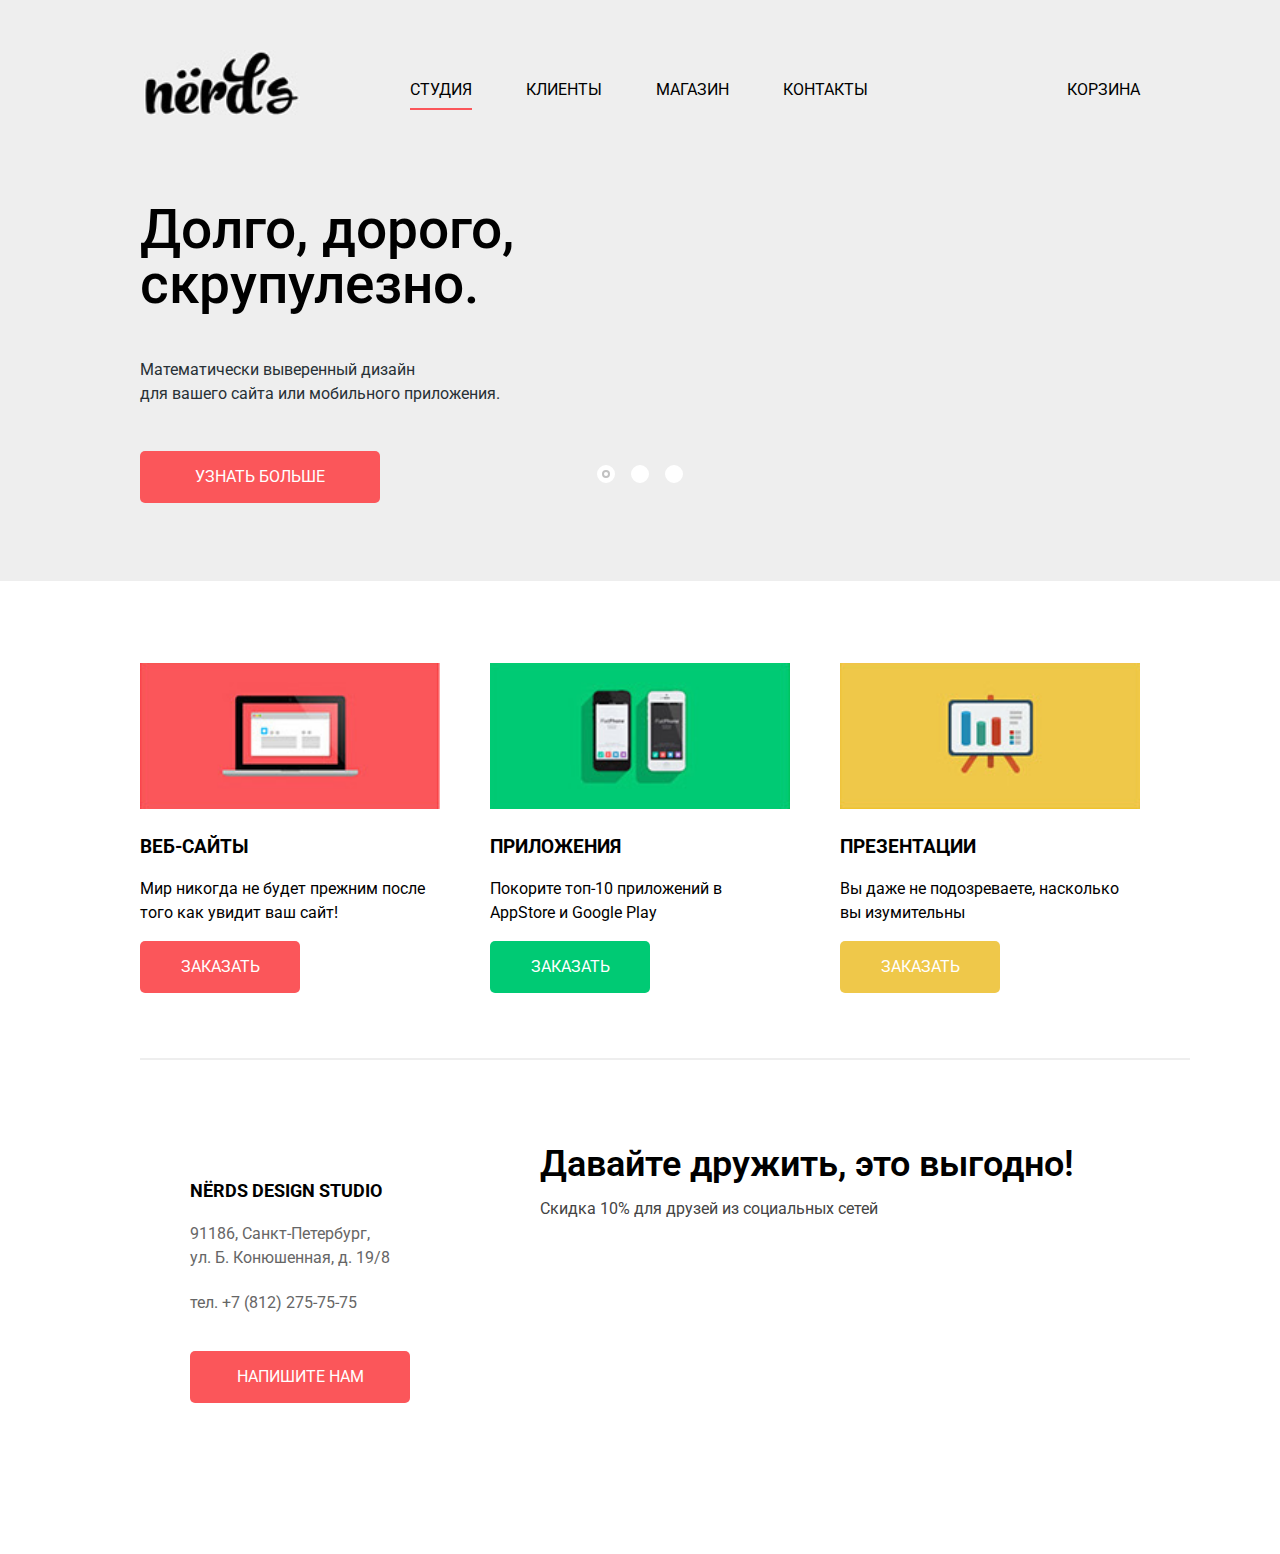
==== index.html @ 4f31a04f "исправления" ====
<!DOCTYPE html>
<html lang="ru">
  <head>
    <meta charset="utf-8">
     <title>Нёрдс</title>
     <link rel="stylesheet" href="https://fonts.googleapis.com/css?family=Roboto:400,700&amp;subset=cyrillic">
 <link rel="stylesheet" type="text/css" href="css/normalize.css">
 <link rel="stylesheet" type="text/css" href="css/style.css">
  </head>

<body>

  <header class="header">
    <div class="container">
      <div class="menu">
        <div class="menu-logo">
          <img src="img/Slice_1.png" width="160" height="65" alt="Логотип">
        </div>
        <nav class="menu-nav">
          <ul class="menu-list">
            <li class="menu-item menu-item-active"><a href="">Студия</a></li>
            <li class="menu-item"><a href="#">Клиенты</a></li>
            <li class="menu-item"><a href="catalog.html">Магазин</a></li>
            <li class="menu-item"><a href="#">Контакты</a></li>
          </ul>
        </nav>
        <div class="menu-user">
          <a class="menu-basket" href="#">Корзина</a>
        </div>
      </div>
    </div>
   </header>

<main class="main">

  <main class="main">
     <div class="slider">
       <div class="container">
         <h2 class="visually-hidden">Преимущества</h2>
    <input type="radio" class="slider-input" id="btn-1" name="toggle" checked>
        <input type="radio" class="slider-input" id="btn-2" name="toggle">
        <input type="radio" class="slider-input" id="btn-3" name="toggle">
   <div class="slider-dots-wrp">
          <label class="slider-dot slider-dot-active" for="btn-1"></label>
          <label class="slider-dot slider-dot-active" for="btn-2"></label>
          <label class="slider-dot slider-dot-active" for="btn-3"></label>
       </div>
         <div class="slider-list">
           <div class="slider-item">
             <div class="slider-text">
               <span class="slider-title">Долго, дорого, скрупулезно.</span>
               <p class="slider-slogan">Математически выверенный дизайн<br> для вашего сайта или мобильного приложения.</p>
               <a class="button button-slider" href="#">Узнать больше</a>
             </div>
           </div>
           <div class="slider-item">
             <div class="slider-text">
               <span class="slider-title">Любим математику как никто другой</span>
               <p class="slider-slogan">Никакого креатива, только математические формулы<br>
       для расчета идеальных пропорций.</p>
               <a class="button button-slider" href="#">Узнать больше</a>
             </div>
           </div>
           <div class="slider-item">
             <div class="slider-text">
               <span class="slider-title">Только ночь, только хардкор</span>
               <p class="slider-slogan">Работать днем, как все? Мы против этого.<br> Ближе к полуночи работа только начинается.</p>
               <a class="button button-slider" href="#">Узнать больше</a>
             </div>
           </div>
         </div>
       </div>
     </div>


<section class="catalog-main">
   <h2 class="visually-hidden">Предложения</h2>
      <ul class="catalog-list">
        <li class="catalog-item">
           <img src="img/Slice_6.png" width="300" height="146" alt="Веб-сайты">
           <h3>Веб-сайты</h3>
           <p>Мир никогда не будет прежним после того как увидит ваш сайт!</p>
           <a href="#" class="button button-order button-order-red">Заказать</a>

        </li>
        <li class="catalog-item">
          <img src="img/Slice_4.png" width="300" height="146" alt="Приложения">
           <h3>Приложения</h3>
           <p>Покорите топ-10 приложений в AppStore и Google Play</p>
           <a href="#" class="button button-order button-order-green">Заказать</a>
        </li>
        <li class="catalog-item">
          <img src="img/Slice_2.png" width="300" height="146" alt="Презентации">
           <h3>Презентации</h3>
           <p>Вы даже не подозреваете, насколько вы изумительны</p>
           <a href="#" class="button button-order button-order-yellow">Заказать</a>

        </li>
        </ul>
</section>

</main>




<div class="map-conteiner">
  <div class="address">
      <div class="address-map">
       <div class="address-container">
       <h1 class="address-title">NЁRDS DESIGN STUDIO</h1>
       <p class="address-text">91186, Санкт-Петербург, ул. Б. Конюшенная, д. 19/8</p>
       <p class="address-phone">тел. +7 (812) 275-75-75</p>
       <a href="#" class="button button-address">Напишите нам</a>
     </div>
   </div>
  </div>
      <script type="text/javascript" charset="utf-8" async src="https://api-maps.yandex.ru/services/constructor/1.0/js/?um=constructor%3A3c80899cb7b8347d15ee8a216ebab2d39b49b4b6a5180ef7fcefa1043848b563&amp;width=100%25&amp;height=418&amp;lang=ru_RU&amp;scroll=true"></script>
    </div>


<footer class="main-footer">
    <div class="footer-contacts">
         <a href="#" class="footer-item footer-item-vk">Вконтакте</a>
         <a href="#" class="footer-item footer-item-fb">Фейсбук</a>
         <a href="#" class="footer-item footer-item-ig">Инстаграмм</a>
    </div>
    <div class="footer-text">
         <p class="footer-text-slog">Давайте дружить, это выгодно!</p>
         <p class="footer-text-off">Скидка 10% для друзей из социальных сетей</p>
    </div>    
</footer>

<div class="modal">

    <div class="modal-wrp">

        <button class="modal-close" type="button">Закрыть</button>

        <span class="modal-title">Напишите нам!</span>

        <form class="modal-form" method="post" action="https://echo.htmlacademy.ru">

         <label class="modal-text" for="name">Ваше имя:
         <input class="modal-input modal-input-name" id="name" type="text" autofocus name="name" placeholder="Имя Фамилия">
         </label>
         <label class="modal-text" for="email">Ваш e-mail:
         <input class="modal-input modal-input-mail" id="email" type="email" name="email" placeholder="email@yandex.ru">
         </label>
         <p class="modal-text modal-text-comment">Текст письма
         <textarea class="modal-comment" id="comment-field"  name="comment" rows="4" placeholder="В свободной форме"></textarea></p>


         <button class="btn" type="submit">Отправить</button>
        </form>
     </div>
</div>

<script>
      var link = document.querySelector(".button-address");

      var popup = document.querySelector(".modal");
      var close = popup.querySelector(".modal-close");
      var form = popup.querySelector("form");

      link.addEventListener("click", function (evt) {
        evt.preventDefault();
        popup.classList.add("modal-show");


        });
        close.addEventListener("click", function (evt) {
    evt.preventDefault();
    popup.classList.remove("modal-show");
  });
  form.addEventListener("submit", function (evt) {
    evt.preventDefault();
  });
  if (isStorageSupport) {
        localStorage.setItem("login", login.value);
      }
    </script>
  </body>

</html>
---- css/style.css ----
body {
    margin: 0;

    position: relative;
    font-family: 'Roboto', 'Arial', sans-serif;
    font-size: 16px;
    font-weight: normal;
    line-height: 24px;
}
/*Шапка*/
.container {
  width: 1000px;
  margin: 0 auto;
}

.header {
  background-color: #eee;
  text-transform: uppercase;
  padding-top: 50px;
}

.menu {
  display: flex;
  justify-content: space-between;
}

.menu-link-main img:hover {
  opacity: 0.7;
}

.menu-link-main img:active {
  opacity: 0.5;
}

.menu-list{
  list-style: none;
  margin: 0;
  padding: 0;
}

.menu-item {
    display: inline-block;
    position: relative;
    margin-right: 50px;
}

.menu-item a, .menu-user a {
  display: block;
  text-decoration: none;
  color: #000;
  line-height: 30px;
  padding-top: 25px;
}

.menu-item a:hover, .menu-user a:hover {
  color: #fb565a;
}

.menu-item a:active, .menu-user a:active {
  color: #a6a6a6;
}

.menu-item-active::before {
  content: "";
  position: absolute;
  background: #fb565a;
  height: 2px;
  width: 100%;
  bottom: -5px;
}

.menu-basket {
  position: relative;
  padding-left: 40px;

}

.menu-basket::after {
  content: "";
  position: absolute;
  width: 15px;
  height: 15px;
  bottom: 7px;
  left: 0;

}

/*Меню 2ой страницы*/

.page-title {
    padding-top: 80px;
    padding-bottom: 115px;
    text-align: center;
    background-color: #eee;
    margin: 0 auto;
    font-size: 55px;
    font-weight: 500;
  }

/* Фильтр 2ой страницы*/

.filter-conteiner {
  margin-left: 140px;
  margin-top: 327px;
}
.filter-left
{
  display: flex;
  margin-top: 20px;
}

.filter-grid, .filter-features {
  margin-bottom: 57px;
}
.main {

    margin: 0 auto;

}
.filter-menu {
    display: flex;
    width: 1000px;

}
.filters {
  display: flex;
  flex-wrap: wrap;
}
.filter-label {
  position: relative;
  font-size: 16px;
  line-height: 20px;
  display: block;
  cursor: pointer;
  color: #283136;
  padding-bottom: 25px;
  padding-left: 37px;
}

.filter-label:last-child {
  padding-bottom: 0;
}

.filter-label-radio::before {
  content: "";
  width: 25px;
  height: 25px;
  top: -5px;
  left: 0;
  position: absolute;
  background-image: url("../img/radio-off.png");
  opacity: 0.4;
}

.filter-label-radio:hover::before, .filter-label-check:hover::before {
  opacity: 1;
}

.filter-label-radio:active::before, .filter-label-check:active::before {
  opacity: .1;
}

input[type=radio]:checked + label::before {
  content: "";
  width: 25px;
  height: 25px;
  top: -5px;
  left: 0;
  position: absolute;
  background-image: url("../img/radio-on.png");
}

.filter-label-check::before {
  content: "";
  width: 23px;
  height: 23px;
  top: 0;
  left: 0;
  position: absolute;
  background-image: url("../img/checkbox-off.png");
  opacity: 0.4;
}

input[type=checkbox]:checked + label::before {
  content: "";
  width: 27px;
  height: 23px;
  top: 0;
  left: 0;
  position: absolute;
  background-image: url("../img/checkbox-on.png");
}

.filter-button {
  font-size: 16px;
  line-height: 20px;
  font-weight: 500;
  text-transform: uppercase;
  display: block;
  width: 260px;
  min-height: 50px;
  background-color: #eee;
  border: 0;
  cursor: pointer;
  border-radius: 5%;
  border-radius: 5px;
  margin-top: 35px;
  }

.filter-button:hover, .paginator-link:hover {
  background-color: #dfdfdf;
}

.filter-button:active, .paginator-link:active {
  color: #959595;
  background-color: #d5d5d5;
  box-shadow: 0px 3px 0px 0px #bfbfbf inset;
}

/*Каталог 2ой страницы */



.catalog-list-2 {
  display: flex;
  flex-wrap: wrap;
  width: 1040px;
  box-sizing: border-box;
  margin-top: 135px;
  margin-left: 120px;
  position: relative;
  margin-bottom: 135px;
  }

.catalog-item-2 {
  padding: 0 20px;
  padding-bottom: 40px;
}
.catalog-title {
  display: none;
  padding-bottom: 35px;
}



/*Слайды*/
.slider-dots-wrp {
  position: absolute;
  bottom: 106px;
  left: 50%;
  width: 200px;
  height: 10px;
  margin-left: -100px;
  text-align: center;
  z-index: 50;
}

.slider-dot {
  position: relative;
  display: inline-block;
  width: 18px;
  height: 18px;
  margin: 0 6px;
  background: #fff;
  border: 5px solid #fff;
  vertical-align: top;
  border-radius: 50%;
  cursor: pointer;
  box-sizing: border-box;
}

.slider-dot::after {
  content: "";
  position: absolute;
  width: 4px;
  height: 4px;
  background: #fff;
  border-radius: 50%;
  top: 2px;
  right: 2px;
}

.slider{
  background-color: #eee;
  position: relative;
}

.slider-text {
  padding-top: 80px;
  padding-bottom: 78px;
  width: 515px;
}

.slider input[type=radio] {
  display: none;
}

#btn-1:checked ~ .slider-dots-wrp .slider-dot[for="btn-1"],
#btn-2:checked ~ .slider-dots-wrp .slider-dot[for="btn-2"],
#btn-3:checked ~ .slider-dots-wrp .slider-dot[for="btn-3"] {
  background: #c1c1c1;
}

.slider-item:nth-child(1) {
background-image: url("../img/slider-1.jpg");
background-repeat:no-repeat;
background-position: 100% 28px;
}

.slider-item:nth-child(2) {
background-image: url("../img/slider-2.jpg");
background-repeat:no-repeat;
background-position: 100% 28px;
}

.slider-item:nth-child(3) {
background-image: url("../img/slider-3.jpg");
background-repeat:no-repeat;
background-position: 100% 28px;
}

.slider-item {
  display: none;
}

#btn-1:checked ~ .slider-list .slider-item:nth-child(1) {
    display: block;
}
#btn-2:checked ~ .slider-list .slider-item:nth-child(2) {
    display: block;
}
#btn-3:checked ~ .slider-list .slider-item:nth-child(3) {
    display: block;
}

.slider-title, .main-title-catalog {
  display: block;
  font-size: 55px;
  line-height: 55px;
  font-weight: 500;
  padding: 0;
  padding-bottom: 30px;
  margin: 0;
}
.slider-slogan {
  font-size: 16px;
  line-height: 24px;
  color: #283136;
}

.button, .btn-hover, .btn  {
  display: block;
  box-sizing: border-box;
  font-size: 16px;
  line-height: 18px;
  text-decoration: none;
  text-transform: uppercase;
  color: #fff;
  padding-top: 17px;
  padding-bottom: 17px;
  text-align: center;
  border-radius: 5px;
}
.button-slider {
  width: 240px;
  margin-top: 45px;
}

.btn-hover {
  width: 200px;
  border: 0;
  background-color: #fb565a;
  margin: 0 auto;
  margin-top: 28px;
}

.button-slider, .button-order-red {
  background-color: #fb565a;
}

.button-slider:hover, .button-order-red:hover  {
  background-color: #e74246;
}
.button-slider:active, .button-order-red:active {
  color: #e26f72;
  background-color: #d7373b;
  box-shadow: 0px 3px 0px 0px #c13135 inset;
}

/*Предложения*/
.button-order {
  width: 160px;
}

.button-order-yellow {
  background-color: #efc84a;
}

.button-order-yellow:hover {
  background-color: #eab534;
}

.button-order-yellow:active {
  color: #edc265;
  background-color: #e5a722;
  box-shadow: 0px 3px 0px 0px #ce961f inset;
}

.button-order-green {
  background-color: #00ca74;
}

.button-order-green:hover {
  background-color: #00bc6c;
}

.button-order-green:active {
  color: #4dc491;
  background-color: #00aa62;
  box-shadow: 0px 3px 0px 0px #009958 inset;
}
.catalog-main {
  display: flex;
  margin: 0 auto;
  width: 1000px;

}
.catalog-list {
  margin-top: 82px;
  padding-bottom: 80px;
  border-bottom: 2px solid #eee;
  list-style: none;
  padding: 0 0 65px 0;

  display: flex;
  justify-content: space-between;
}
.catalog-item {
  width: 300px;
  padding: 0 50px 0 0;
}
.catalog-item h3 {
 text-transform: uppercase;
}


/*Кнопка для модального окна*/
.address {
  position: absolute;
  width: 100%;
  height: 418px;
  z-index: 20;
  background-size: cover;
  top: 60px;
  right: 0;
  left: 0;
  bottom: 0;
  margin-bottom: 110px;
}

.address-title {
  padding: 0;
  margin: 0;
  font-size: 18px;
  line-height: 30px;
  text-transform: uppercase;
}

.address-container {
  box-sizing: border-box;
  position: absolute;
  left: 140px;
  display: block;
  background-color: #fff;
  width: 320px;
  height: 310px;
  z-index: 30;
  padding: 40px 50px;
  }

.address-text {
  display: block;
  color: #666;
  width: 202px;
}

.address-phone {
  color: #666;
  padding-top: 5px;
  padding-bottom: 20px;
}

.button-address {
  background-color: #fb565a;
  width: 220px;
}

/*Модальное окно*/



.modal-form {
  margin-top: 30px;
  display: flex;
  justify-content: space-between;
  flex-wrap: wrap;
  align-content: flex-start;
}
.modal-wrp {
  padding-top: 70px;
  padding-bottom: 84px;
  padding-left: 100px;
  padding-right: 100px;
}
.modal-login {
  top: 120px;
  left: 50%;
  display: none;
  width: 300px;
  margin: 0 auto;
  padding: 50px 80px;
}

.modal {
  position: fixed;
  z-index: 100;
  top: 50%;
  left: 50%;
  margin-left: -480px;
  margin-top: -300px;
  padding-bottom: 85px;
  box-sizing: border-box;
  border-radius: 5px;
  width: 960px;
  height: 590px;
  background-color: #fff;
  box-shadow: -1px 12px 19px -5px #000;
  display: none;
}
.modal-close {
  position: absolute;
  font-size: 0;
  top: 80px;
  right: 90px;
  width: 21px;
  height: 21px;
  cursor: pointer;
  border: 0;
  background: none;
  background-image: url("../img/Slide_7.png");
  background-color: red;
  opacity: .3;
}





.modal-show
{
    display: block;
    -webkit-animation: bounce .5s;
            animation: bounce .5s;
}
.modal-title {
  position: relative;
  font-size: 45px;
  line-height: 45px;
  font-weight: 600;
}


.modal-input, .modal-comment {
  display: inline-block;
  box-sizing: border-box;
  line-height: 18px;
  color: #a1a1a1;
  padding: 15px;
  margin-top: 10px;
  border: 2px solid #d7dcde;
  border-radius: 5px;
  width: 360px;
  outline: none;
}

.modal-input:focus, .modal-comment:focus {
  color: #000;
  border: 2px solid #000;
}

.modal-input:invalid, .modal-comment:invalid {
  box-shadow: none;
  color: #e74246;
  border: 2px solid #e74246;
}

.modal-text {
  display: inline-block;
  width: 360px;
}

.modal-text-comment {
  position: relative;
  margin-top: 30px;
}

.modal-comment {
  width: 760px;
  height: 115px;
}

.btn {
  position: absolute;
  bottom: 75px;
  background-color: #fb565a;
  width: 260px;
  border: 0;
}

.btn:active, .btn:focus {
  outline: none;
}


.modal-close:hover {
  opacity: 1;
}

.modal-close:active {
  opacity: .1;
}

/*Подвал*/
.main-footer {
  display: flex;
  width: 1000px;
  margin: 0 auto;
  padding-bottom: 70px;
}
.footer-contacts {
  display: flex;
  justify-content: space-between;
  width: 260px;
  margin-right: 140px;
  padding: 70px 0 0 0;
  }

.footer-item {
  width: 77px;
  height: 77px;
  border-radius: 50%;
  background-color: #e1e1e1;
  font-size: 0;
}

.footer-item:hover {
  background-color: #e74246;
}

.footer-item:active {
  background-color: #d7373b;
}

.footer-item-vk {
  background-image: url("../img/Slice_12.png");
  background-repeat: no-repeat;
  background-position: 50% 50%;
  }

.footer-item-fb {
  background-image: url("../img/Slice_11.png");
  background-repeat: no-repeat;
  background-position: 50% 50%;
}


.footer-item-ig {
  background-image: url("../img/Slice_9.png");
  background-repeat: no-repeat;
  background-position: 50% 50%;
}

.footer-text {
  width: 560px;
  margin: 70px 0 0;
}

.footer-text-slog {
  margin: 0;
  font-size: 36px;
  line-height: 36px;
  font-weight: 600;
}
 .footer-text-off {
   font-size: 16px;
   line-height: 22px;
   color: #444;
}/*Конец подвала*/
/*Разное*/
.visually-hidden {
  position: absolute;
  width: 1px;
  height: 1px;
  clip: rect(0, 0, 0, 0);
}
.map-conteiner {
  position: relative;
}

/*Анимация*/
@keyframes bounce {
  0% {
    transform: translateY(-2000px);
  }

  70% {
    transform: translateY(30px);
  }

  90% {
    transform: translateY(-10px);
  }

  100% {
    transform: translateY(0);
  }
}
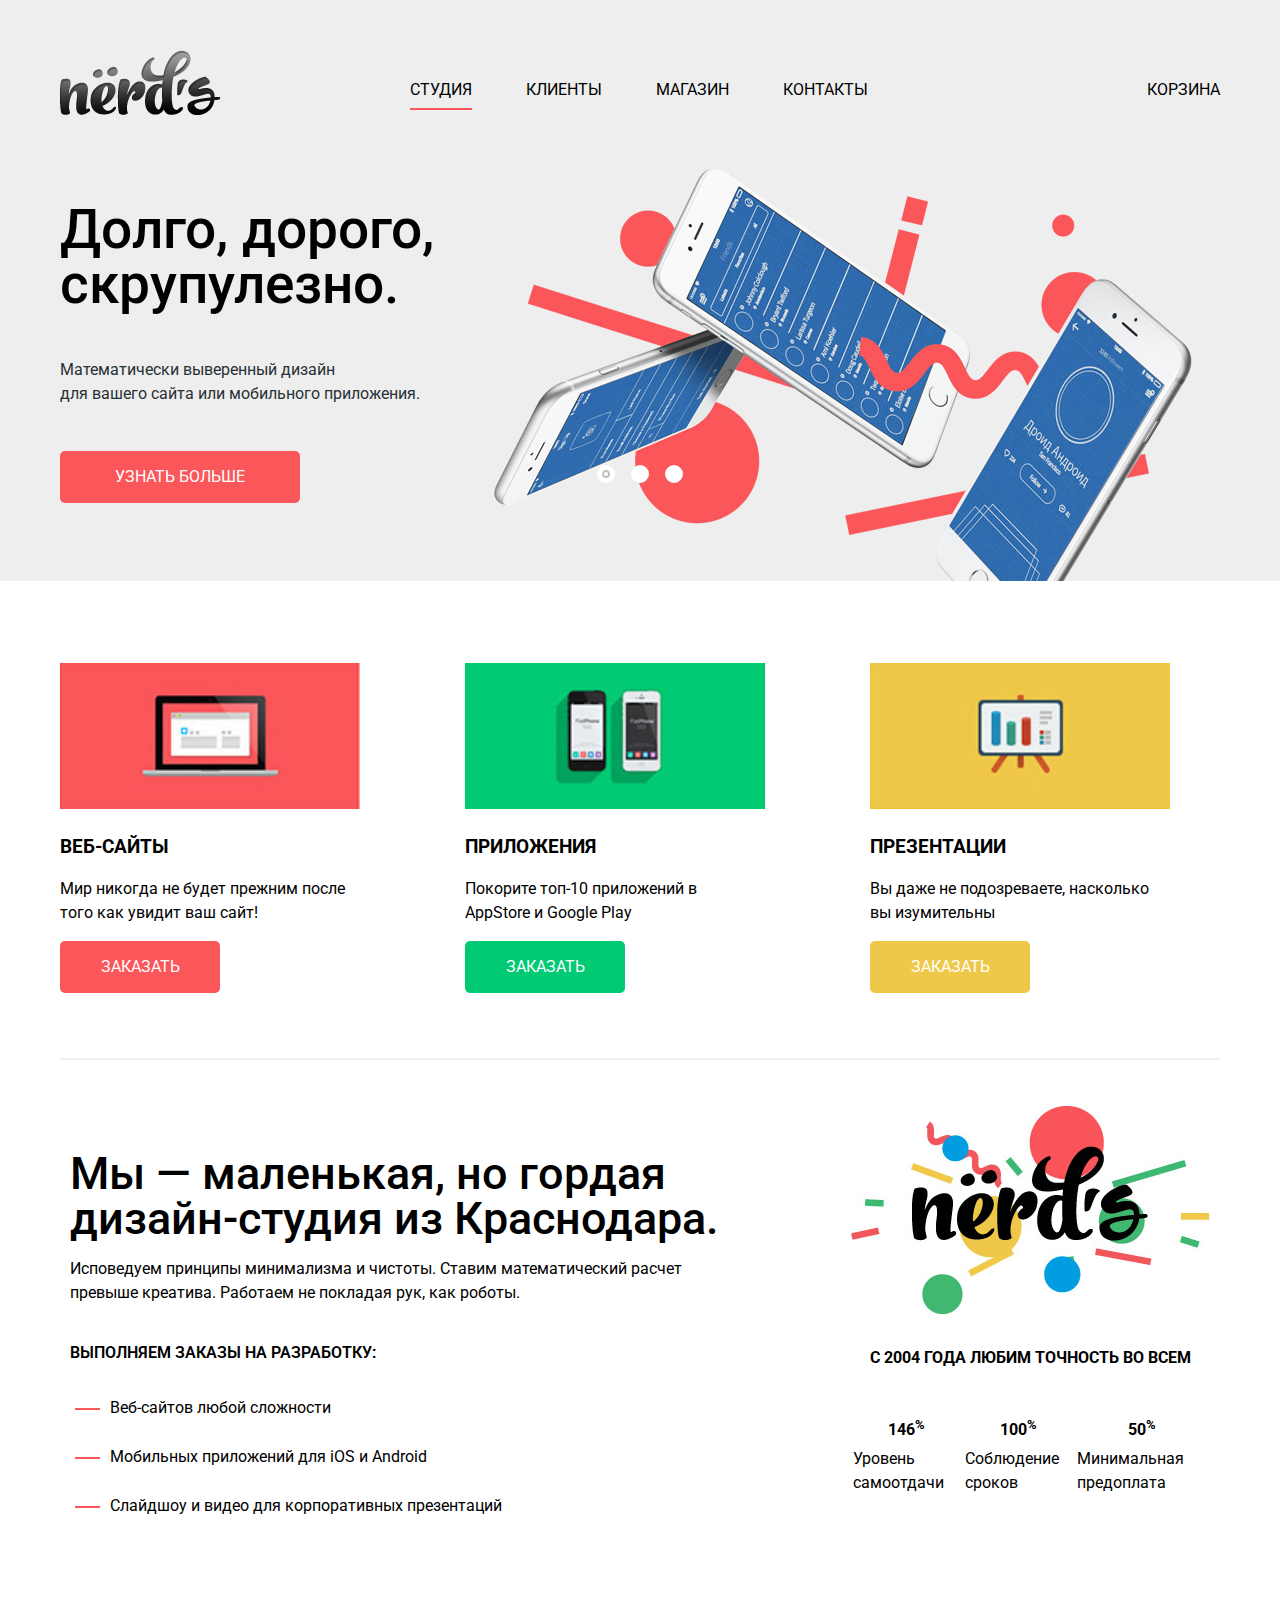
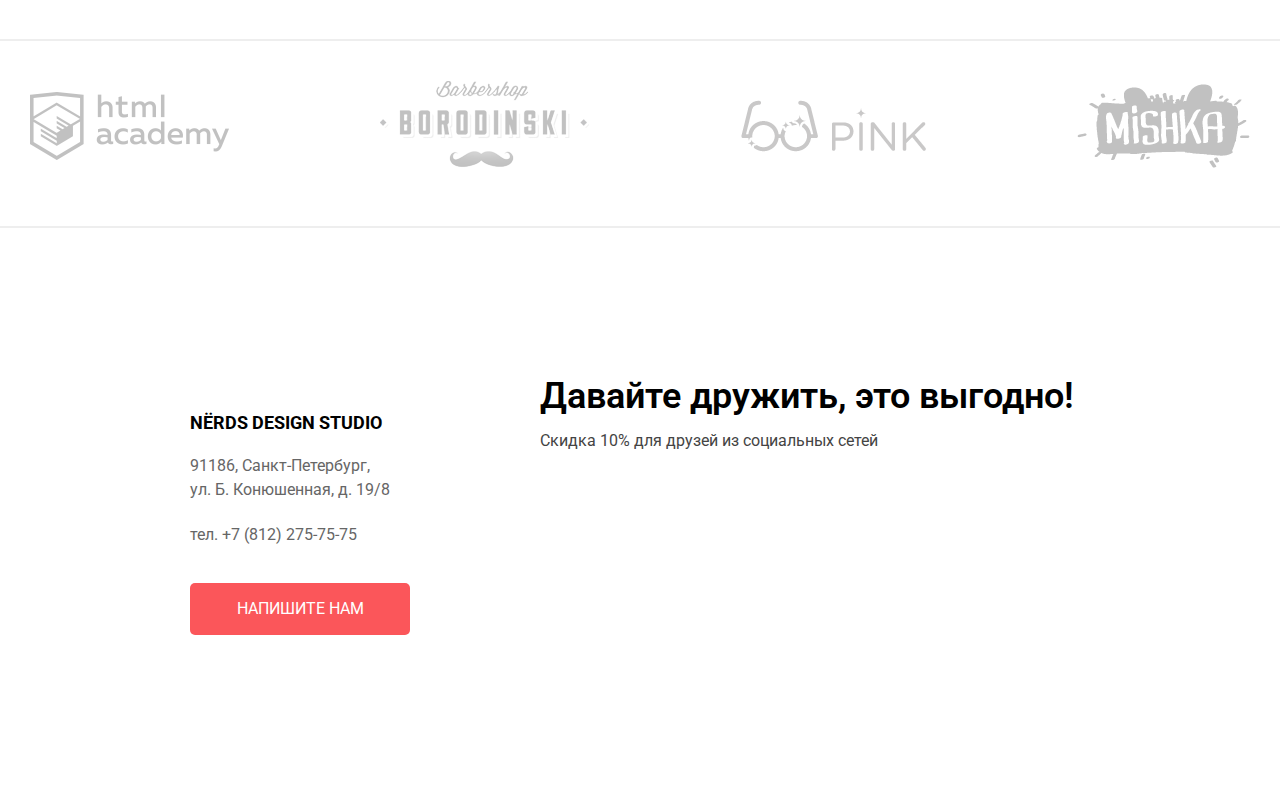
==== commit 46f36862: "исправление ошибок" ====
--- a/index.html
+++ b/index.html
@@ -1,12 +1,13 @@
 <!DOCTYPE html>
 <html lang="ru">
-  <head>
-    <meta charset="utf-8">
-     <title>Нёрдс</title>
-     <link rel="stylesheet" href="https://fonts.googleapis.com/css?family=Roboto:400,700&amp;subset=cyrillic">
- <link rel="stylesheet" type="text/css" href="css/normalize.css">
- <link rel="stylesheet" type="text/css" href="css/style.css">
-  </head>
+
+<head>
+  <meta charset="utf-8">
+  <title>Нёрдс</title>
+  <link rel="stylesheet" href="https://fonts.googleapis.com/css?family=Roboto:400,700&amp;subset=cyrillic">
+  <link rel="stylesheet" type="text/css" href="css/normalize.css">
+  <link rel="stylesheet" type="text/css" href="css/style.css">
+</head>
 
 <body>
 
@@ -20,7 +21,7 @@
           <ul class="menu-list">
             <li class="menu-item menu-item-active"><a href="">Студия</a></li>
             <li class="menu-item"><a href="#">Клиенты</a></li>
-            <li class="menu-item"><a href="catalog.html">Магазин</a></li>
+            <li class="menu-item"><a href="inner.html">Магазин</a></li>
             <li class="menu-item"><a href="#">Контакты</a></li>
           </ul>
         </nav>
@@ -29,157 +30,192 @@
         </div>
       </div>
     </div>
-   </header>
-
-<main class="main">
+  </header>
 
   <main class="main">
-     <div class="slider">
-       <div class="container">
-         <h2 class="visually-hidden">Преимущества</h2>
-    <input type="radio" class="slider-input" id="btn-1" name="toggle" checked>
+
+    <div class="slider">
+      <div class="container">
+        <h2 class="visually-hidden">Преимущества</h2>
+        <input type="radio" class="slider-input" id="btn-1" name="toggle" checked>
         <input type="radio" class="slider-input" id="btn-2" name="toggle">
         <input type="radio" class="slider-input" id="btn-3" name="toggle">
-   <div class="slider-dots-wrp">
+        <div class="slider-dots-wrp">
           <label class="slider-dot slider-dot-active" for="btn-1"></label>
           <label class="slider-dot slider-dot-active" for="btn-2"></label>
           <label class="slider-dot slider-dot-active" for="btn-3"></label>
-       </div>
-         <div class="slider-list">
-           <div class="slider-item">
-             <div class="slider-text">
-               <span class="slider-title">Долго, дорого, скрупулезно.</span>
-               <p class="slider-slogan">Математически выверенный дизайн<br> для вашего сайта или мобильного приложения.</p>
-               <a class="button button-slider" href="#">Узнать больше</a>
-             </div>
-           </div>
-           <div class="slider-item">
-             <div class="slider-text">
-               <span class="slider-title">Любим математику как никто другой</span>
-               <p class="slider-slogan">Никакого креатива, только математические формулы<br>
-       для расчета идеальных пропорций.</p>
-               <a class="button button-slider" href="#">Узнать больше</a>
-             </div>
-           </div>
-           <div class="slider-item">
-             <div class="slider-text">
-               <span class="slider-title">Только ночь, только хардкор</span>
-               <p class="slider-slogan">Работать днем, как все? Мы против этого.<br> Ближе к полуночи работа только начинается.</p>
-               <a class="button button-slider" href="#">Узнать больше</a>
-             </div>
-           </div>
-         </div>
-       </div>
-     </div>
-
-
-<section class="catalog-main">
-   <h2 class="visually-hidden">Предложения</h2>
+        </div>
+        <div class="slider-list">
+          <div class="slider-item">
+            <div class="slider-text">
+              <span class="slider-title">Долго, дорого, скрупулезно.</span>
+              <p class="slider-slogan">Математически выверенный дизайн<br> для вашего сайта или мобильного приложения.</p>
+              <a class="button button-slider" href="#">Узнать больше</a>
+            </div>
+          </div>
+          <div class="slider-item">
+            <div class="slider-text">
+              <span class="slider-title">Любим математику как никто другой</span>
+              <p class="slider-slogan">Никакого креатива, только математические формулы<br>для расчета идеальных пропорций.</p>
+              <a class="button button-slider" href="#">Узнать больше</a>
+            </div>
+          </div>
+          <div class="slider-item">
+            <div class="slider-text">
+              <span class="slider-title">Только ночь, только хардкор</span>
+              <p class="slider-slogan">Работать днем, как все? Мы против этого.<br> Ближе к полуночи работа только начинается.</p>
+              <a class="button button-slider" href="#">Узнать больше</a>
+            </div>
+          </div>
+        </div>
+      </div>
+    </div>
+
+
+    <section class="catalog-main">
+      <h2 class="visually-hidden">Предложения</h2>
       <ul class="catalog-list">
         <li class="catalog-item">
-           <img src="img/Slice_6.png" width="300" height="146" alt="Веб-сайты">
-           <h3>Веб-сайты</h3>
-           <p>Мир никогда не будет прежним после того как увидит ваш сайт!</p>
-           <a href="#" class="button button-order button-order-red">Заказать</a>
+          <img src="img/Slice_6.png" width="300" height="146" alt="Веб-сайты">
+          <h3>Веб-сайты</h3>
+          <p>Мир никогда не будет прежним после того как увидит ваш сайт!</p>
+          <a href="#" class="button button-order button-order-red">Заказать</a>
 
         </li>
         <li class="catalog-item">
           <img src="img/Slice_4.png" width="300" height="146" alt="Приложения">
-           <h3>Приложения</h3>
-           <p>Покорите топ-10 приложений в AppStore и Google Play</p>
-           <a href="#" class="button button-order button-order-green">Заказать</a>
+          <h3>Приложения</h3>
+          <p>Покорите топ-10 приложений в AppStore и Google Play</p>
+          <a href="#" class="button button-order button-order-green">Заказать</a>
         </li>
         <li class="catalog-item">
           <img src="img/Slice_2.png" width="300" height="146" alt="Презентации">
-           <h3>Презентации</h3>
-           <p>Вы даже не подозреваете, насколько вы изумительны</p>
-           <a href="#" class="button button-order button-order-yellow">Заказать</a>
+          <h3>Презентации</h3>
+          <p>Вы даже не подозреваете, насколько вы изумительны</p>
+          <a href="#" class="button button-order button-order-yellow">Заказать</a>
 
         </li>
+      </ul>
+    </section>
+    <div class="main__description">
+      <div class="main__text">
+        <h2 class="main__text-title">Мы — маленькая, но гордая дизайн-студия из Краснодара. </h2>
+        <p class="main__text-slogan">Исповедуем принципы минимализма и чистоты. Ставим математический расчет превыше креатива. Работаем не покладая рук, как роботы.</p>
+        <h3>Выполняем заказы на разработку:</h3>
+        <ul class="main__text-list">
+          <li>Веб-сайтов любой сложности</li>
+          <li>Мобильных приложений для iOS и Android</li>
+          <li>Слайдшоу и видео для корпоративных презентаций</li>
         </ul>
-</section>
-
-</main>
-
-
-
-
-<div class="map-conteiner">
-  <div class="address">
+      </div>
+      <div class="main__statistics">
+        <div class="main__logo">
+          <img src="img/Slice_19.jpg" alt="Логотип">
+        </div>
+        <span class="main__table-title">C 2004 года любим точность во всем</span>
+        <table class="main__table">
+          <tr class="main__table-row">
+            <th>146<sup>%</sup></th>
+            <th>100<sup>%</sup></th>
+            <th>50<sup>%</sup></th>
+          </tr>
+          <tr class="main__table-row">
+            <td>Уровень самоотдачи</td>
+            <td>Соблюдение сроков</td>
+            <td>Минимальная предоплата</td>
+          </tr>
+        </table>
+      </div>
+    </div>
+    <div class="main__clients">
+      <a href="#" class="main__client main__client--academy"><img src="img/Slice_20.png" alt="Академия" width="199" height="68"></a>
+      <a href="#" class="main__client main__client--borodinsky"><img src="img/Slice_21.png" alt="Бородинский" width="209" height="90"></a>
+      <a href="#" class="main__client main__client--pink"><img src="img/Slice_22.png" alt="Пинк" width="185" height="52"></a>
+      <a href="#" class="main__client main__client--mishka"><img src="img/Slice_23.png" alt="Мишка" width="173" height="84"></a>
+    </div>
+    </div>
+  </main>
+
+
+
+
+  <div class="map-conteiner">
+    <div class="address">
       <div class="address-map">
-       <div class="address-container">
-       <h1 class="address-title">NЁRDS DESIGN STUDIO</h1>
-       <p class="address-text">91186, Санкт-Петербург, ул. Б. Конюшенная, д. 19/8</p>
-       <p class="address-phone">тел. +7 (812) 275-75-75</p>
-       <a href="#" class="button button-address">Напишите нам</a>
-     </div>
-   </div>
+        <div class="address-container">
+          <h1 class="address-title">NЁRDS DESIGN STUDIO</h1>
+          <p class="address-text">91186, Санкт-Петербург, ул. Б. Конюшенная, д. 19/8</p>
+          <p class="address-phone">тел. +7 (812) 275-75-75</p>
+          <a href="#" class="button button-address">Напишите нам</a>
+        </div>
+      </div>
+    </div>
+    <script type="text/javascript" charset="utf-8" async
+      src="https://api-maps.yandex.ru/services/constructor/1.0/js/?um=constructor%3A3c80899cb7b8347d15ee8a216ebab2d39b49b4b6a5180ef7fcefa1043848b563&amp;width=100%25&amp;height=418&amp;lang=ru_RU&amp;scroll=true"></script>
   </div>
-      <script type="text/javascript" charset="utf-8" async src="https://api-maps.yandex.ru/services/constructor/1.0/js/?um=constructor%3A3c80899cb7b8347d15ee8a216ebab2d39b49b4b6a5180ef7fcefa1043848b563&amp;width=100%25&amp;height=418&amp;lang=ru_RU&amp;scroll=true"></script>
-    </div>
-
-
-<footer class="main-footer">
+
+
+  <footer class="main-footer">
     <div class="footer-contacts">
-         <a href="#" class="footer-item footer-item-vk">Вконтакте</a>
-         <a href="#" class="footer-item footer-item-fb">Фейсбук</a>
-         <a href="#" class="footer-item footer-item-ig">Инстаграмм</a>
+      <a href="#" class="footer-item footer-item-vk">Вконтакте</a>
+      <a href="#" class="footer-item footer-item-fb">Фейсбук</a>
+      <a href="#" class="footer-item footer-item-ig">Инстаграмм</a>
     </div>
     <div class="footer-text">
-         <p class="footer-text-slog">Давайте дружить, это выгодно!</p>
-         <p class="footer-text-off">Скидка 10% для друзей из социальных сетей</p>
-    </div>    
-</footer>
-
-<div class="modal">
+      <p class="footer-text-slog">Давайте дружить, это выгодно!</p>
+      <p class="footer-text-off">Скидка 10% для друзей из социальных сетей</p>
+    </div>
+  </footer>
+
+  <div class="modal">
 
     <div class="modal-wrp">
 
-        <button class="modal-close" type="button">Закрыть</button>
-
-        <span class="modal-title">Напишите нам!</span>
-
-        <form class="modal-form" method="post" action="https://echo.htmlacademy.ru">
-
-         <label class="modal-text" for="name">Ваше имя:
-         <input class="modal-input modal-input-name" id="name" type="text" autofocus name="name" placeholder="Имя Фамилия">
-         </label>
-         <label class="modal-text" for="email">Ваш e-mail:
-         <input class="modal-input modal-input-mail" id="email" type="email" name="email" placeholder="email@yandex.ru">
-         </label>
-         <p class="modal-text modal-text-comment">Текст письма
-         <textarea class="modal-comment" id="comment-field"  name="comment" rows="4" placeholder="В свободной форме"></textarea></p>
-
-
-         <button class="btn" type="submit">Отправить</button>
-        </form>
-     </div>
-</div>
-
-<script>
-      var link = document.querySelector(".button-address");
-
-      var popup = document.querySelector(".modal");
-      var close = popup.querySelector(".modal-close");
-      var form = popup.querySelector("form");
-
-      link.addEventListener("click", function (evt) {
-        evt.preventDefault();
-        popup.classList.add("modal-show");
-
-
-        });
-        close.addEventListener("click", function (evt) {
-    evt.preventDefault();
-    popup.classList.remove("modal-show");
-  });
-  form.addEventListener("submit", function (evt) {
-    evt.preventDefault();
-  });
-  if (isStorageSupport) {
-        localStorage.setItem("login", login.value);
-      }
-    </script>
-  </body>
+      <button class="modal-close" type="button">Закрыть</button>
+
+      <span class="modal-title">Напишите нам!</span>
+
+      <form class="modal-form" method="post" action="https://echo.htmlacademy.ru">
+
+        <label class="modal-text" for="name">Ваше имя:
+          <input class="modal-input modal-input-name" id="name" type="text" autofocus name="name" placeholder="Имя Фамилия">
+        </label>
+        <label class="modal-text" for="email">Ваш e-mail:
+          <input class="modal-input modal-input-mail" id="email" type="email" name="email" placeholder="email@yandex.ru">
+        </label>
+        <p class="modal-text modal-text-comment">Текст письма
+          <textarea class="modal-comment" id="comment-field" name="comment" rows="4" placeholder="В свободной форме"></textarea></p>
+
+
+        <button class="btn" type="submit">Отправить</button>
+      </form>
+    </div>
+  </div>
+
+  <script>
+    var link = document.querySelector(".button-address");
+
+    var popup = document.querySelector(".modal");
+    var close = popup.querySelector(".modal-close");
+    var form = popup.querySelector("form");
+
+    link.addEventListener("click", function(evt) {
+      evt.preventDefault();
+      popup.classList.add("modal-show");
+
+
+    });
+    close.addEventListener("click", function(evt) {
+      evt.preventDefault();
+      popup.classList.remove("modal-show");
+    });
+    form.addEventListener("submit", function(evt) {
+      evt.preventDefault();
+    });
+    if (isStorageSupport) {
+      localStorage.setItem("login", login.value);
+    }
+  </script>
+</body>
 
 </html>
--- a/css/style.css
+++ b/css/style.css
@@ -1,15 +1,15 @@
 body {
-    margin: 0;
-
-    position: relative;
-    font-family: 'Roboto', 'Arial', sans-serif;
-    font-size: 16px;
-    font-weight: normal;
-    line-height: 24px;
-}
+  margin: 0;
+  position: relative;
+  font-family: 'Roboto', 'Arial', sans-serif;
+  font-size: 16px;
+  font-weight: normal;
+  line-height: 24px;
+}
+
 /*Шапка*/
 .container {
-  width: 1000px;
+  width: 1160px;
   margin: 0 auto;
 }
 
@@ -32,16 +32,16 @@
   opacity: 0.5;
 }
 
-.menu-list{
+.menu-list {
   list-style: none;
   margin: 0;
   padding: 0;
 }
 
 .menu-item {
-    display: inline-block;
-    position: relative;
-    margin-right: 50px;
+  display: inline-block;
+  position: relative;
+  margin-right: 50px;
 }
 
 .menu-item a, .menu-user a {
@@ -72,7 +72,6 @@
 .menu-basket {
   position: relative;
   padding-left: 40px;
-
 }
 
 .menu-basket::after {
@@ -82,50 +81,242 @@
   height: 15px;
   bottom: 7px;
   left: 0;
-
+}
+
+/*Красные блоки*/
+.main__description {
+  padding-top: 30px;
+  padding-bottom: 80px;
+  border-bottom: 2px solid #eee;
+  display: flex;
+  justify-content: space-between;
+}
+
+.main__text {
+  width: 660px;
+  margin-right: 120px;
+  margin-left: auto;
+}
+
+.main__text-title {
+  padding: 0;
+  padding-top: 45px;
+  margin: 0;
+  font-size: 45px;
+  line-height: 45px;
+  font-weight: 500;
+}
+
+.main__text-slogan {
+  line-height: 24px;
+}
+
+.main__text h3 {
+  text-transform: uppercase;
+  padding-top: 20px;
+  padding-bottom: 15px;
+  font-size: 16px;
+  line-height: 24px;
+  font-weight: 600;
+}
+
+.main__text-list {
+  list-style: none;
+}
+
+.main__text-list li {
+  padding-bottom: 25px;
+  position: relative;
+}
+
+.main__text-list li::before {
+  content: "";
+  top: 12px;
+  left: -35px;
+  position: absolute;
+  width: 25px;
+  height: 2px;
+  background-color: #fb565a;
+}
+
+.main__statistics {
+  width: 360px;
+  margin-right: auto;
+}
+
+.main__table-title {
+  display: block;
+  text-align: center;
+  font-weight: bold;
+  text-transform: uppercase;
+  margin-top: 25px;
+}
+
+.main__table {
+  margin-top: 40px;
+}
+
+.main__clients {
+  display: flex;
+  justify-content: space-between;
+  align-items: center;
+  padding: 40px 30px 48px 30px;
+  border-bottom: 2px solid #eee;
+  margin-bottom: 80px;
+}
+
+.main__client {
+  opacity: 0.24;
 }
 
 /*Меню 2ой страницы*/
-
 .page-title {
-    padding-top: 80px;
-    padding-bottom: 115px;
-    text-align: center;
-    background-color: #eee;
-    margin: 0 auto;
-    font-size: 55px;
-    font-weight: 500;
-  }
+  padding-top: 80px;
+  padding-bottom: 115px;
+  text-align: center;
+  background-color: #eee;
+  margin: 0;
+  line-height: 55px;
+  font-size: 55px;
+  font-weight: 500;
+}
 
 /* Фильтр 2ой страницы*/
+/*Фильтр стоимости*/
+.filter-title--price {
+  padding-top: 60px;
+  padding-bottom: 60px;
+}
+
+.filter-title {
+  display: inline-block;
+  text-transform: uppercase;
+  font-size: 18px;
+  line-height: 30px;
+  font-weight: 600;
+  padding-bottom: 30px;
+}
+
+.filter-range {
+  position: relative;
+  height: 41px;
+  border-radius: 5px;
+  padding-right: 20px;
+  padding-left: 20px;
+  margin-bottom: 15px;
+  padding-top: 39px;
+  background: #f1f1f1;
+}
+
+.filter-scale {
+  height: 2px;
+  background: #d7dcde;
+}
+
+.filter-bar {
+  width: 70%;
+  height: 2px;
+  background: #00ca74;
+}
+
+.filter-toggle--min {
+  left: 20px;
+}
+
+.filter-toggle {
+  position: absolute;
+  top: 30px;
+  left: 0px;
+  width: 4px;
+  height: 4px;
+  border: 8px solid #fff;
+  background: #ababab;
+  border-radius: 50%;
+  box-shadow: 0 2px 1px 0 #cfcfcf;
+  cursor: pointer;
+}
+
+.filter-toggle--max {
+  left: 145px;
+}
+
+.filter-value {
+  display: inline-block;
+  width: 50%;
+  font-size: 16px;
+}
+
+.input {
+  overflow: visible;
+  line-height: 1.15;
+  margin: 0;
+}
+
+.filter-value-input {
+  font-family: 'Roboto', 'Arial', sans-serif;
+  font-size: 16px;
+  margin-left: 10px;
+  text-align: center;
+  width: 60px;
+  padding: 8px 10px;
+  color: #283136;
+  border: none;
+  border-radius: 5px;
+  background: #f1f1f1;
+}
+
+.filter-value--max-price {
+  text-align: right;
+}
+
+.filter-price {
+  margin-bottom: 57px;
+  font-size: 0;
+}
 
 .filter-conteiner {
-  margin-left: 140px;
-  margin-top: 327px;
-}
-.filter-left
-{
+  width: 238px;
+  margin-right: 120px;
+}
+
+.filter-left {
   display: flex;
   margin-top: 20px;
 }
-
+/*Фильтр выбора*/
 .filter-grid, .filter-features {
   margin-bottom: 57px;
 }
+
+.filter-radio, .filter-check {
+  display: none;
+}
+
 .main {
-
-    margin: 0 auto;
-
-}
+  margin: 0 auto;
+}
+
 .filter-menu {
-    display: flex;
-    width: 1000px;
-
-}
+  display: flex;
+  width: 1160px;
+}
+
+.filter-title {
+  display: inline-block;
+  text-transform: uppercase;
+  font-size: 18px;
+  line-height: 30px;
+  font-weight: 600;
+  padding-bottom: 30px;
+}
+
 .filters {
   display: flex;
   flex-wrap: wrap;
-}
+  width: 1160px;
+  margin: 0 auto;
+}
+
 .filter-label {
   position: relative;
   font-size: 16px;
@@ -148,7 +339,7 @@
   top: -5px;
   left: 0;
   position: absolute;
-  background-image: url("../img/radio-off.png");
+  background-image: url("../img/Slice_31.png");
   opacity: 0.4;
 }
 
@@ -160,14 +351,14 @@
   opacity: .1;
 }
 
-input[type=radio]:checked + label::before {
+input[type=radio]:checked+label::before {
   content: "";
   width: 25px;
   height: 25px;
   top: -5px;
   left: 0;
   position: absolute;
-  background-image: url("../img/radio-on.png");
+  background-image: url("../img/Slice_32.png");
 }
 
 .filter-label-check::before {
@@ -177,18 +368,18 @@
   top: 0;
   left: 0;
   position: absolute;
-  background-image: url("../img/checkbox-off.png");
+  background-image: url("../img/Slice_29.png");
   opacity: 0.4;
 }
 
-input[type=checkbox]:checked + label::before {
+input[type=checkbox]:checked+label::before {
   content: "";
   width: 27px;
   height: 23px;
   top: 0;
   left: 0;
   position: absolute;
-  background-image: url("../img/checkbox-on.png");
+  background-image: url("../img/Slice_30.png");
 }
 
 .filter-button {
@@ -205,7 +396,7 @@
   border-radius: 5%;
   border-radius: 5px;
   margin-top: 35px;
-  }
+}
 
 .filter-button:hover, .paginator-link:hover {
   background-color: #dfdfdf;
@@ -218,30 +409,121 @@
 }
 
 /*Каталог 2ой страницы */
-
-
-
 .catalog-list-2 {
   display: flex;
   flex-wrap: wrap;
-  width: 1040px;
+  width: 800px;
   box-sizing: border-box;
-  margin-top: 135px;
-  margin-left: 120px;
-  position: relative;
-  margin-bottom: 135px;
-  }
+  margin-top: 65px;
+}
 
 .catalog-item-2 {
-  padding: 0 20px;
-  padding-bottom: 40px;
-}
+  margin-right: 40px;
+  margin-bottom: 80px;
+  position: relative;
+}
+
 .catalog-title {
   display: none;
   padding-bottom: 35px;
 }
 
-
+.catalog-filter {
+  margin-top: 60px;
+  margin-bottom: 90px;
+}
+
+.catalog-sort {
+  display: inline-block;
+  margin: 0;
+  padding: 0;
+  list-style: none;
+  border: 0;
+  text-transform: uppercase;
+}
+
+.catalog-sort-title {
+  display: inline-block;
+  font-size: 18px;
+  line-height: 18px;
+  font-weight: 600;
+  margin-right: 240px;
+}
+
+.catalog-sort-item {
+  display: inline-block;
+  font-size: 14px;
+  line-height: 18px;
+  margin-left: 27px;
+}
+
+.catalog-sort-item--active a {
+  color: #000;
+  opacity: 1;
+}
+
+.catalog-sort-item a {
+  color: #000;
+  opacity: 0.3;
+  text-decoration: none;
+}
+
+.catalog-toggle-list {
+  display: inline-block;
+  margin-left: 37px;
+}
+
+.catalog-toggle--down {
+  width: 9px;
+  height: 9px;
+  margin-right: 10px;
+  background-image: url(../img/Slice_27.png);
+}
+
+.catalog-toggle {
+  display: inline-block;
+  cursor: pointer;
+}
+
+.catalog-toggle--up {
+  width: 9px;
+  height: 9px;
+  background-image: url(../img/Slice_28.png);
+  opacity: 0.2;
+  cursor: auto;
+}
+
+.catalog-toggle {
+  display: inline-block;
+  cursor: pointer;
+}
+
+/*Переключение страниц*/
+.paginator-current {
+  background-color: #fff;
+  border: 2px solid #eee;
+  box-sizing: border-box;
+}
+
+.paginator-link {
+  display: inline-block;
+  box-sizing: border-box;
+  vertical-align: top;
+  height: 50px;
+  text-decoration: none;
+  color: #2e2e2e;
+  font-size: 16px;
+  line-height: 18px;
+  padding: 16px 21px;
+  background-color: #eee;
+  border-radius: 5%;
+  margin-right: 6px;
+}
+
+.paginator {
+  margin-top: 20px;
+  margin-bottom: 60px;
+}
 
 /*Слайды*/
 .slider-dots-wrp {
@@ -280,7 +562,7 @@
   right: 2px;
 }
 
-.slider{
+.slider {
   background-color: #eee;
   position: relative;
 }
@@ -295,42 +577,44 @@
   display: none;
 }
 
-#btn-1:checked ~ .slider-dots-wrp .slider-dot[for="btn-1"],
-#btn-2:checked ~ .slider-dots-wrp .slider-dot[for="btn-2"],
-#btn-3:checked ~ .slider-dots-wrp .slider-dot[for="btn-3"] {
+#btn-1:checked~.slider-dots-wrp .slider-dot[for="btn-1"],
+#btn-2:checked~.slider-dots-wrp .slider-dot[for="btn-2"],
+#btn-3:checked~.slider-dots-wrp .slider-dot[for="btn-3"] {
   background: #c1c1c1;
 }
 
 .slider-item:nth-child(1) {
-background-image: url("../img/slider-1.jpg");
-background-repeat:no-repeat;
-background-position: 100% 28px;
+  background-image: url("../img/Slice_24.jpg");
+  background-repeat: no-repeat;
+  background-position: 100% 28px;
 }
 
 .slider-item:nth-child(2) {
-background-image: url("../img/slider-2.jpg");
-background-repeat:no-repeat;
-background-position: 100% 28px;
+  background-image: url("../img/Slice_25.jpg");
+  background-repeat: no-repeat;
+  background-position: 100% 28px;
 }
 
 .slider-item:nth-child(3) {
-background-image: url("../img/slider-3.jpg");
-background-repeat:no-repeat;
-background-position: 100% 28px;
+  background-image: url("../img/Slice_26.jpg");
+  background-repeat: no-repeat;
+  background-position: 100% 28px;
 }
 
 .slider-item {
   display: none;
 }
 
-#btn-1:checked ~ .slider-list .slider-item:nth-child(1) {
-    display: block;
-}
-#btn-2:checked ~ .slider-list .slider-item:nth-child(2) {
-    display: block;
-}
-#btn-3:checked ~ .slider-list .slider-item:nth-child(3) {
-    display: block;
+#btn-1:checked~.slider-list .slider-item:nth-child(1) {
+  display: block;
+}
+
+#btn-2:checked~.slider-list .slider-item:nth-child(2) {
+  display: block;
+}
+
+#btn-3:checked~.slider-list .slider-item:nth-child(3) {
+  display: block;
 }
 
 .slider-title, .main-title-catalog {
@@ -342,13 +626,14 @@
   padding-bottom: 30px;
   margin: 0;
 }
+
 .slider-slogan {
   font-size: 16px;
   line-height: 24px;
   color: #283136;
 }
 
-.button, .btn-hover, .btn  {
+.button, .btn-hover, .btn {
   display: block;
   box-sizing: border-box;
   font-size: 16px;
@@ -361,6 +646,7 @@
   text-align: center;
   border-radius: 5px;
 }
+
 .button-slider {
   width: 240px;
   margin-top: 45px;
@@ -378,9 +664,10 @@
   background-color: #fb565a;
 }
 
-.button-slider:hover, .button-order-red:hover  {
+.button-slider:hover, .button-order-red:hover {
   background-color: #e74246;
 }
+
 .button-slider:active, .button-order-red:active {
   color: #e26f72;
   background-color: #d7373b;
@@ -419,30 +706,30 @@
   background-color: #00aa62;
   box-shadow: 0px 3px 0px 0px #009958 inset;
 }
+
 .catalog-main {
-  display: flex;
   margin: 0 auto;
-  width: 1000px;
-
-}
+  width: 1160px;
+}
+
 .catalog-list {
   margin-top: 82px;
   padding-bottom: 80px;
   border-bottom: 2px solid #eee;
   list-style: none;
   padding: 0 0 65px 0;
-
   display: flex;
   justify-content: space-between;
 }
+
 .catalog-item {
   width: 300px;
   padding: 0 50px 0 0;
 }
+
 .catalog-item h3 {
- text-transform: uppercase;
-}
-
+  text-transform: uppercase;
+}
 
 /*Кнопка для модального окна*/
 .address {
@@ -476,7 +763,7 @@
   height: 310px;
   z-index: 30;
   padding: 40px 50px;
-  }
+}
 
 .address-text {
   display: block;
@@ -496,9 +783,6 @@
 }
 
 /*Модальное окно*/
-
-
-
 .modal-form {
   margin-top: 30px;
   display: flex;
@@ -506,12 +790,14 @@
   flex-wrap: wrap;
   align-content: flex-start;
 }
+
 .modal-wrp {
   padding-top: 70px;
   padding-bottom: 84px;
   padding-left: 100px;
   padding-right: 100px;
 }
+
 .modal-login {
   top: 120px;
   left: 50%;
@@ -537,6 +823,7 @@
   box-shadow: -1px 12px 19px -5px #000;
   display: none;
 }
+
 .modal-close {
   position: absolute;
   font-size: 0;
@@ -552,23 +839,18 @@
   opacity: .3;
 }
 
-
-
-
-
-.modal-show
-{
-    display: block;
-    -webkit-animation: bounce .5s;
-            animation: bounce .5s;
-}
+.modal-show {
+  display: block;
+  -webkit-animation: bounce .5s;
+  animation: bounce .5s;
+}
+
 .modal-title {
   position: relative;
   font-size: 45px;
   line-height: 45px;
   font-weight: 600;
 }
-
 
 .modal-input, .modal-comment {
   display: inline-block;
@@ -621,7 +903,6 @@
   outline: none;
 }
 
-
 .modal-close:hover {
   opacity: 1;
 }
@@ -637,13 +918,14 @@
   margin: 0 auto;
   padding-bottom: 70px;
 }
+
 .footer-contacts {
   display: flex;
   justify-content: space-between;
   width: 260px;
   margin-right: 140px;
   padding: 70px 0 0 0;
-  }
+}
 
 .footer-item {
   width: 77px;
@@ -665,14 +947,13 @@
   background-image: url("../img/Slice_12.png");
   background-repeat: no-repeat;
   background-position: 50% 50%;
-  }
+}
 
 .footer-item-fb {
   background-image: url("../img/Slice_11.png");
   background-repeat: no-repeat;
   background-position: 50% 50%;
 }
-
 
 .footer-item-ig {
   background-image: url("../img/Slice_9.png");
@@ -691,11 +972,13 @@
   line-height: 36px;
   font-weight: 600;
 }
- .footer-text-off {
-   font-size: 16px;
-   line-height: 22px;
-   color: #444;
-}/*Конец подвала*/
+
+.footer-text-off {
+  font-size: 16px;
+  line-height: 22px;
+  color: #444;
+}
+
 /*Разное*/
 .visually-hidden {
   position: absolute;
@@ -703,6 +986,7 @@
   height: 1px;
   clip: rect(0, 0, 0, 0);
 }
+
 .map-conteiner {
   position: relative;
 }
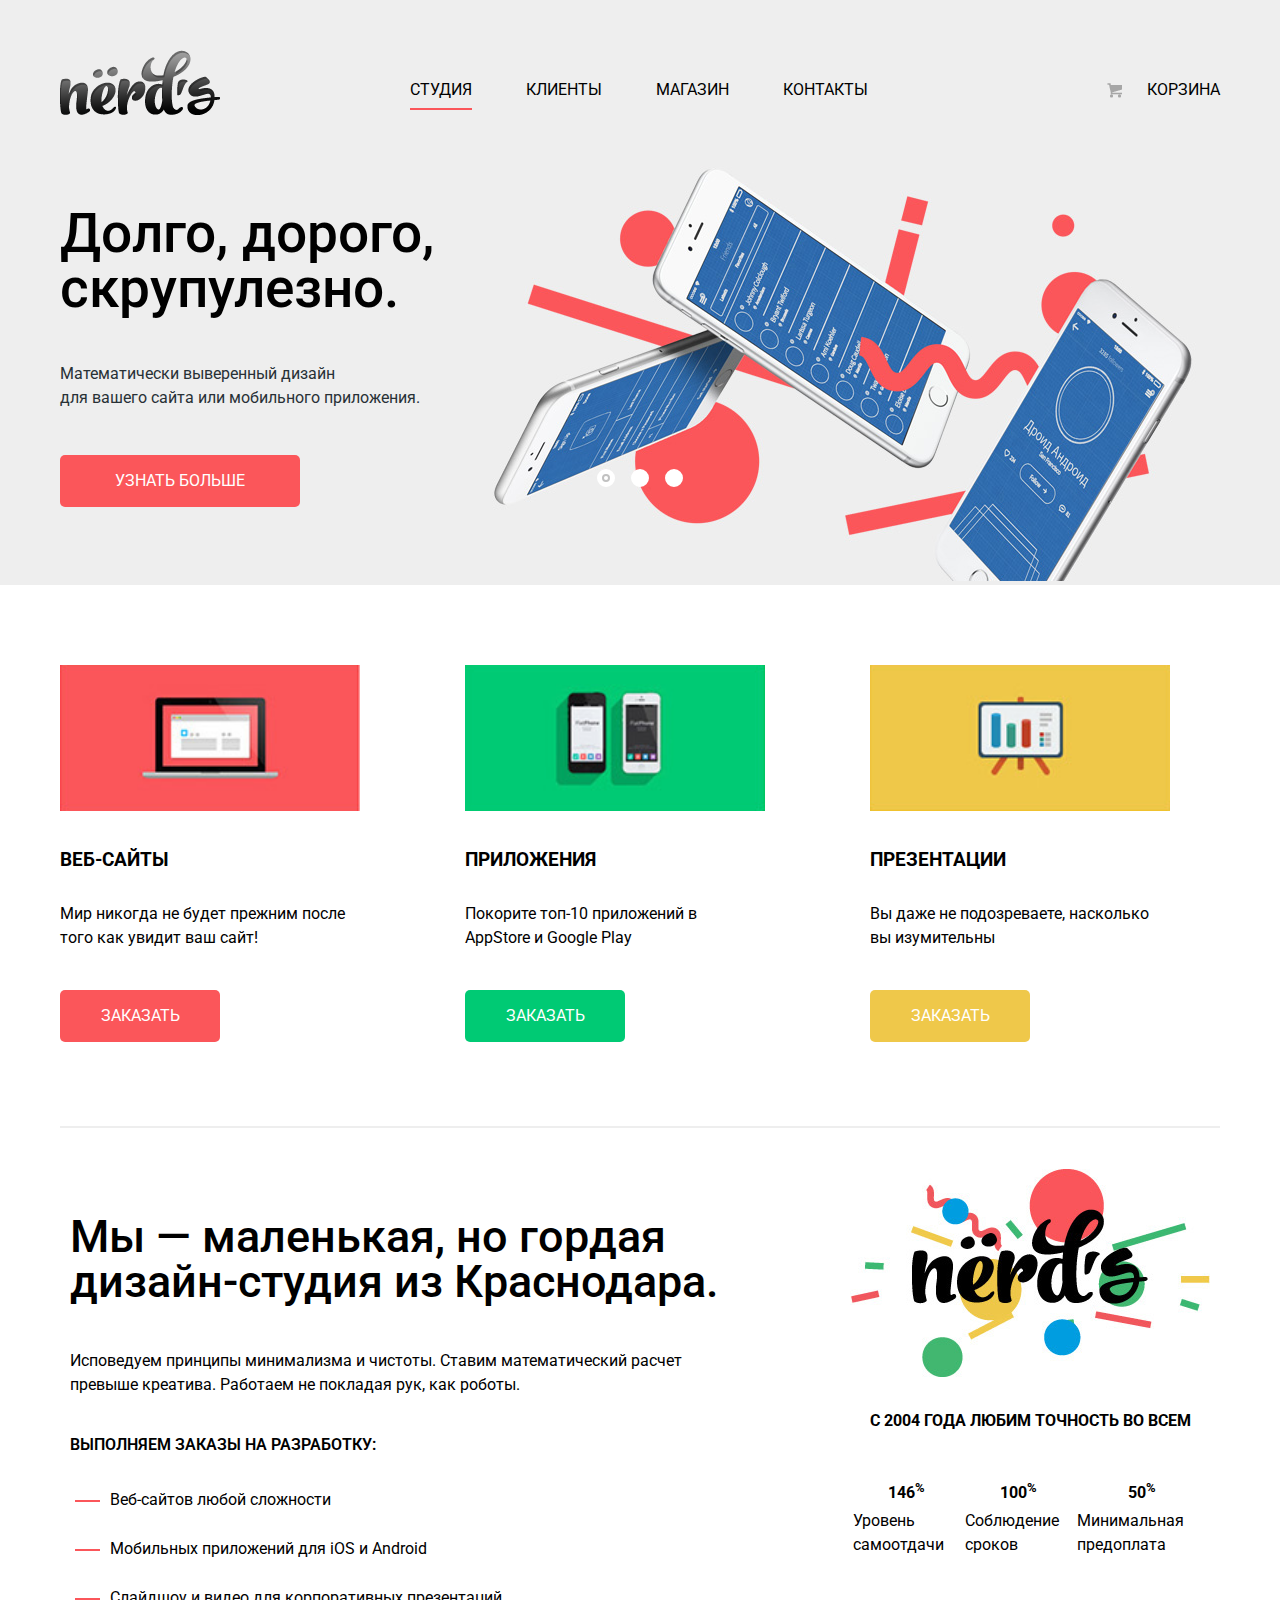
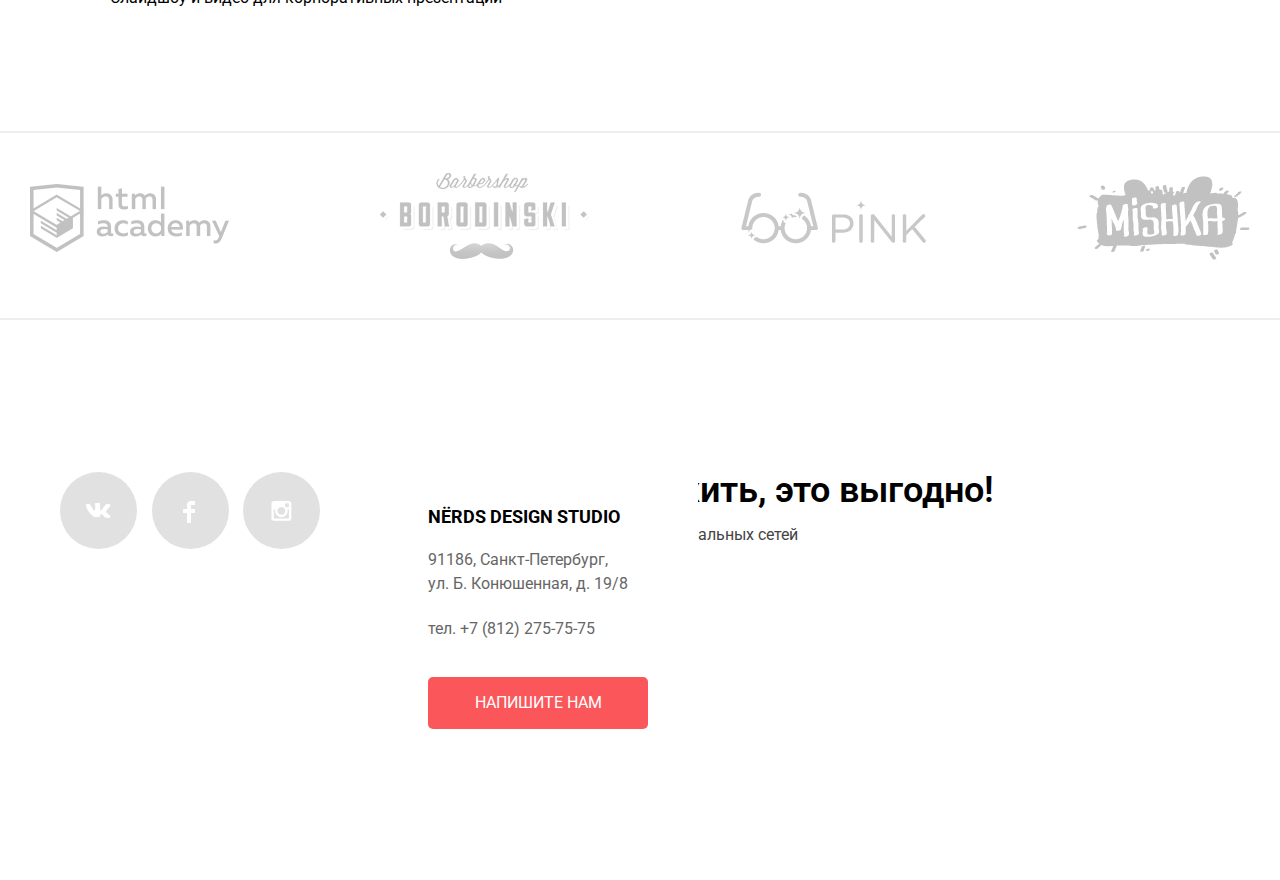
==== commit 58e805d5: "исправления" ====
--- a/index.html
+++ b/index.html
@@ -110,7 +110,7 @@
       </div>
       <div class="main__statistics">
         <div class="main__logo">
-          <img src="img/Slice_19.jpg" alt="Логотип">
+          <img src="img/Slice_19.jpg" width="360" height="208" alt="Логотип">
         </div>
         <span class="main__table-title">C 2004 года любим точность во всем</span>
         <table class="main__table">
@@ -133,8 +133,7 @@
       <a href="#" class="main__client main__client--pink"><img src="img/Slice_22.png" alt="Пинк" width="185" height="52"></a>
       <a href="#" class="main__client main__client--mishka"><img src="img/Slice_23.png" alt="Мишка" width="173" height="84"></a>
     </div>
-    </div>
-  </main>
+ </main>
 
 
 
@@ -178,10 +177,10 @@
       <form class="modal-form" method="post" action="https://echo.htmlacademy.ru">
 
         <label class="modal-text" for="name">Ваше имя:
-          <input class="modal-input modal-input-name" id="name" type="text" autofocus name="name" placeholder="Имя Фамилия">
+          <input class="modal-input modal-input-name" id="name" type="text" autofocus name="name" placeholder="Имя Фамилия" required>
         </label>
         <label class="modal-text" for="email">Ваш e-mail:
-          <input class="modal-input modal-input-mail" id="email" type="email" name="email" placeholder="email@yandex.ru">
+          <input class="modal-input modal-input-mail" id="email" type="email" name="email" placeholder="email@yandex.ru" required>
         </label>
         <p class="modal-text modal-text-comment">Текст письма
           <textarea class="modal-comment" id="comment-field" name="comment" rows="4" placeholder="В свободной форме"></textarea></p>
--- a/css/style.css
+++ b/css/style.css
@@ -81,11 +81,12 @@
   height: 15px;
   bottom: 7px;
   left: 0;
+  background: url(../img/Slice_7.png);
 }
 
 /*Красные блоки*/
 .main__description {
-  padding-top: 30px;
+  padding-top: 25px;
   padding-bottom: 80px;
   border-bottom: 2px solid #eee;
   display: flex;
@@ -109,6 +110,8 @@
 
 .main__text-slogan {
   line-height: 24px;
+  margin-top: 45px;
+  margin-bottom: 13px;
 }
 
 .main__text h3 {
@@ -162,7 +165,7 @@
   align-items: center;
   padding: 40px 30px 48px 30px;
   border-bottom: 2px solid #eee;
-  margin-bottom: 80px;
+  margin-bottom: 82px;
 }
 
 .main__client {
@@ -171,8 +174,8 @@
 
 /*Меню 2ой страницы*/
 .page-title {
-  padding-top: 80px;
-  padding-bottom: 115px;
+  padding-top: 90px;
+  padding-bottom: 120px;
   text-align: center;
   background-color: #eee;
   margin: 0;
@@ -186,15 +189,20 @@
 .filter-title--price {
   padding-top: 60px;
   padding-bottom: 60px;
-}
-
-.filter-title {
   display: inline-block;
   text-transform: uppercase;
   font-size: 18px;
   line-height: 30px;
   font-weight: 600;
-  padding-bottom: 30px;
+}
+
+.filter-title {
+  display: inline-block;
+  text-transform: uppercase;
+  font-size: 18px;
+  line-height: 30px;
+  font-weight: 600;
+  padding: 0px;
 }
 
 .filter-range {
@@ -283,6 +291,7 @@
   display: flex;
   margin-top: 20px;
 }
+
 /*Фильтр выбора*/
 .filter-grid, .filter-features {
   margin-bottom: 57px;
@@ -299,15 +308,6 @@
 .filter-menu {
   display: flex;
   width: 1160px;
-}
-
-.filter-title {
-  display: inline-block;
-  text-transform: uppercase;
-  font-size: 18px;
-  line-height: 30px;
-  font-weight: 600;
-  padding-bottom: 30px;
 }
 
 .filters {
@@ -568,7 +568,7 @@
 }
 
 .slider-text {
-  padding-top: 80px;
+  padding-top: 84px;
   padding-bottom: 78px;
   width: 515px;
 }
@@ -713,11 +713,10 @@
 }
 
 .catalog-list {
-  margin-top: 82px;
-  padding-bottom: 80px;
+  margin-top: 80px;
   border-bottom: 2px solid #eee;
   list-style: none;
-  padding: 0 0 65px 0;
+  padding: 0 0 84px 0;
   display: flex;
   justify-content: space-between;
 }
@@ -727,9 +726,29 @@
   padding: 0 50px 0 0;
 }
 
+.catalog-item p {
+  margin-top: 30px;
+  margin-bottom: 40px;
+}
+
 .catalog-item h3 {
+  margin-top: 30px;
   text-transform: uppercase;
 }
+.catalog__hover {
+    position: absolute;
+    height: 235px;
+    width: 100%;
+    background-color: #eee;
+    box-sizing: border-box;
+    margin-top: 350px;
+    z-index: 10;
+    bottom: 0;
+    display: none;
+}
+
+
+
 
 /*Кнопка для модального окна*/
 .address {
@@ -743,6 +762,7 @@
   left: 0;
   bottom: 0;
   margin-bottom: 110px;
+  margin-left: 238px;
 }
 
 .address-title {
@@ -914,7 +934,7 @@
 /*Подвал*/
 .main-footer {
   display: flex;
-  width: 1000px;
+  width: 1160px;
   margin: 0 auto;
   padding-bottom: 70px;
 }
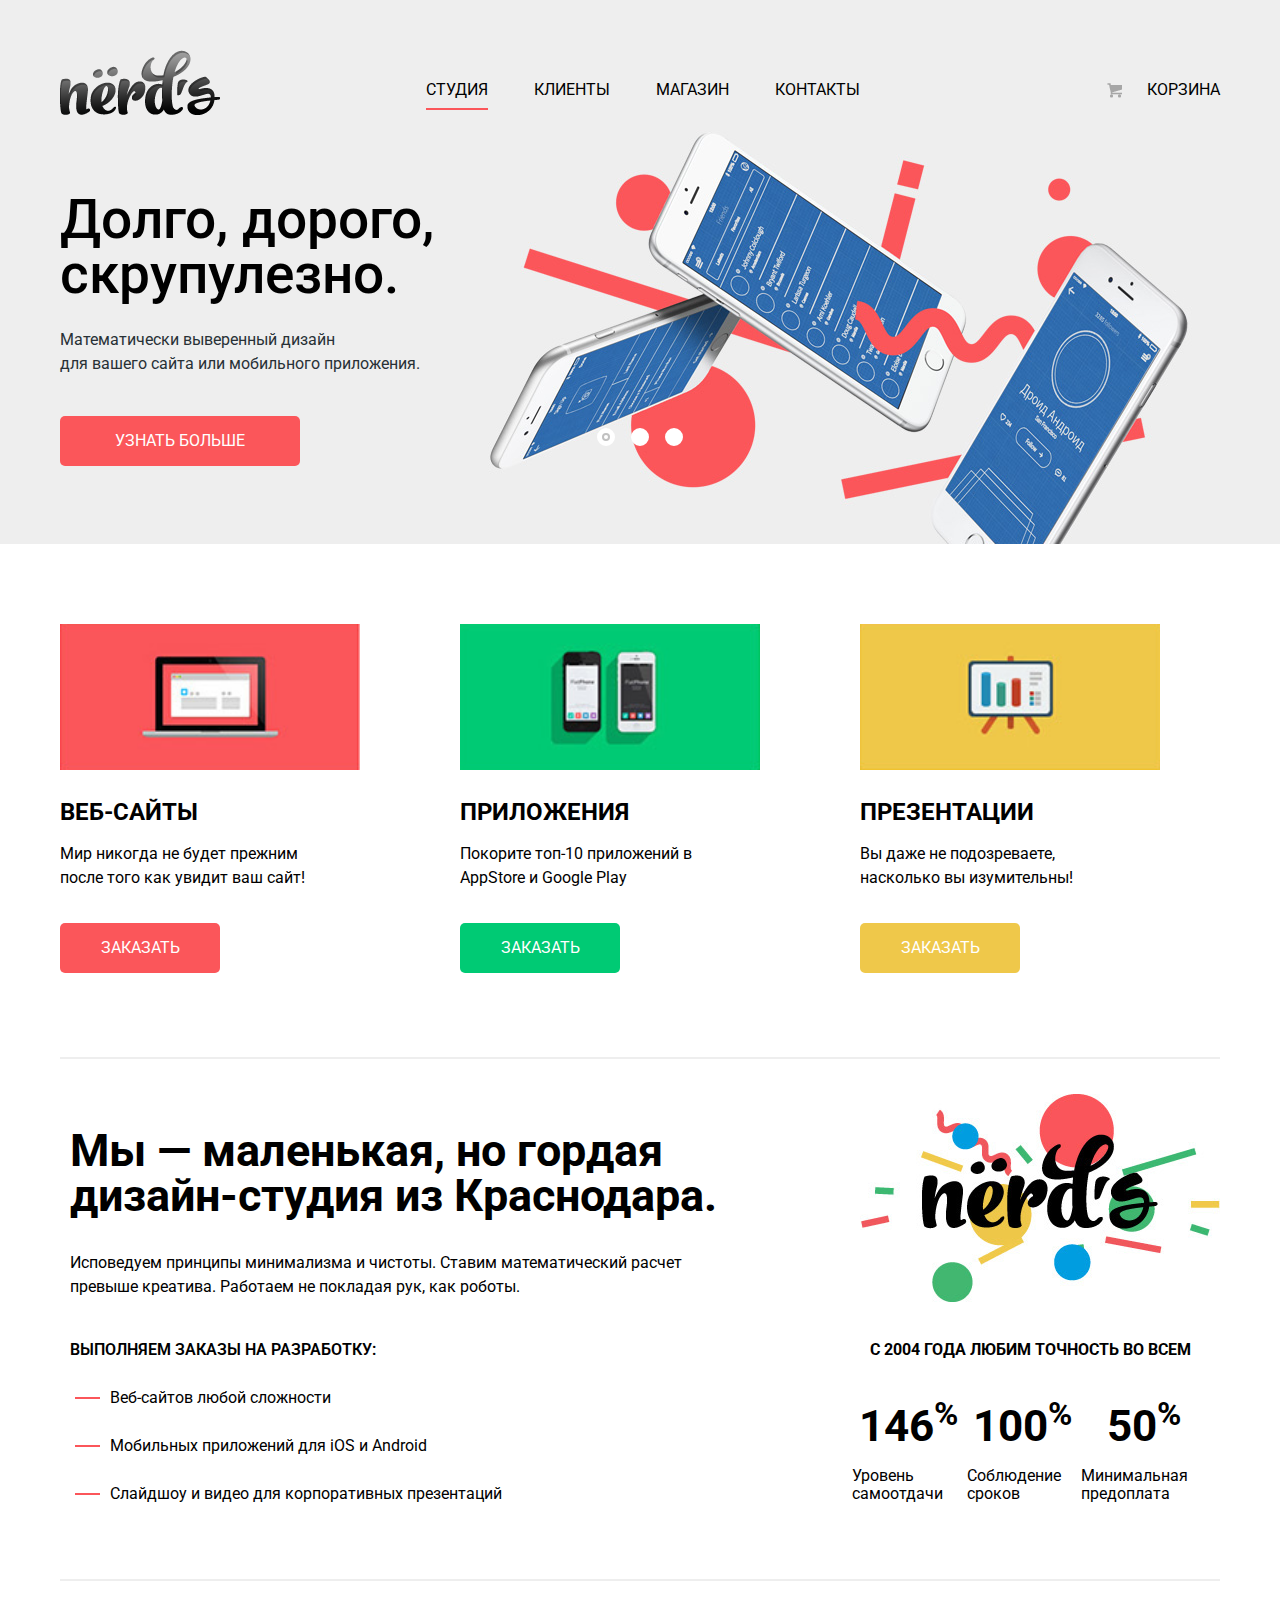
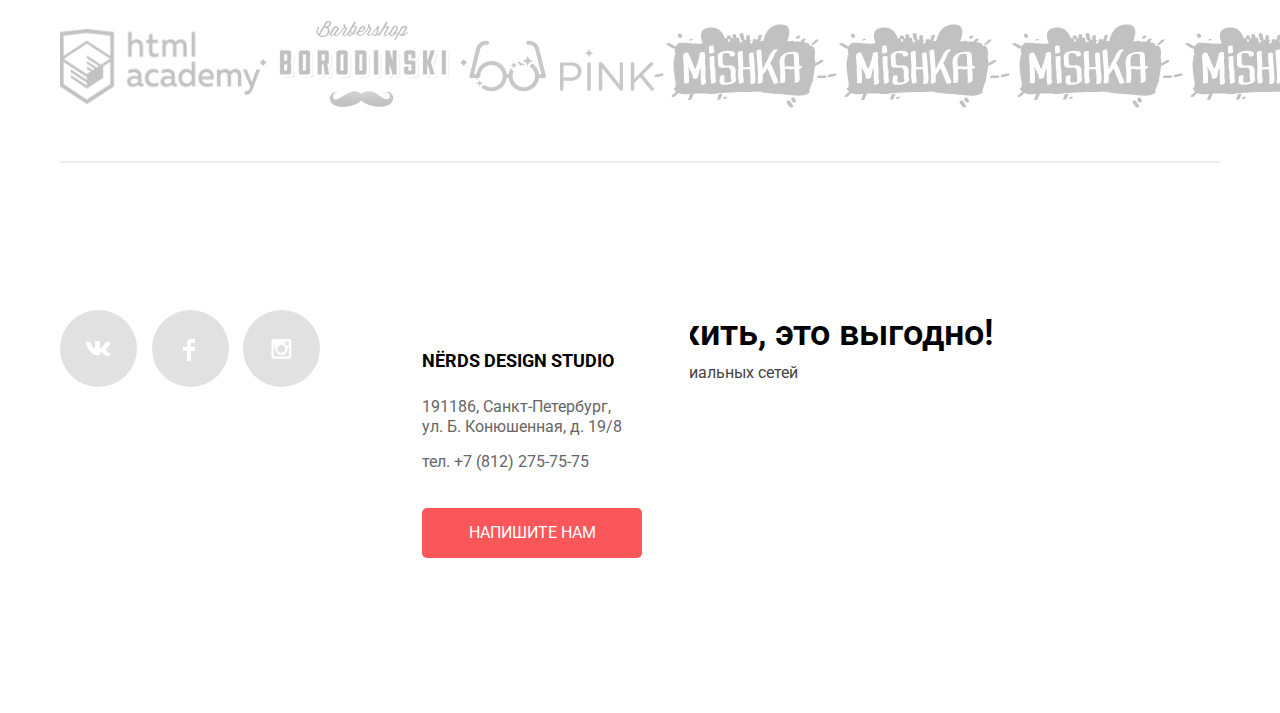
==== commit ebc716f9: "fix" ====
--- a/index.html
+++ b/index.html
@@ -15,7 +15,7 @@
     <div class="container">
       <div class="menu">
         <div class="menu-logo">
-          <img src="img/Slice_1.png" width="160" height="65" alt="Логотип">
+		  <img src="img/Slice_1.png" width="160" height="65" alt="Логотип">
         </div>
         <nav class="menu-nav">
           <ul class="menu-list">
@@ -49,21 +49,21 @@
           <div class="slider-item">
             <div class="slider-text">
               <span class="slider-title">Долго, дорого, скрупулезно.</span>
-              <p class="slider-slogan">Математически выверенный дизайн<br> для вашего сайта или мобильного приложения.</p>
+              <p class="slider-slogan">Математически выверенный дизайн<br/> для вашего сайта или мобильного приложения.</p>
               <a class="button button-slider" href="#">Узнать больше</a>
             </div>
           </div>
           <div class="slider-item">
             <div class="slider-text">
               <span class="slider-title">Любим математику как никто другой</span>
-              <p class="slider-slogan">Никакого креатива, только математические формулы<br>для расчета идеальных пропорций.</p>
+              <p class="slider-slogan">Никакого креатива, только математические формулы<br/>для расчета идеальных пропорций.</p>
               <a class="button button-slider" href="#">Узнать больше</a>
             </div>
           </div>
           <div class="slider-item">
             <div class="slider-text">
               <span class="slider-title">Только ночь, только хардкор</span>
-              <p class="slider-slogan">Работать днем, как все? Мы против этого.<br> Ближе к полуночи работа только начинается.</p>
+              <p class="slider-slogan">Работать днем, как все? Мы против этого.<br/> Ближе к полуночи работа только начинается.</p>
               <a class="button button-slider" href="#">Узнать больше</a>
             </div>
           </div>
@@ -78,20 +78,20 @@
         <li class="catalog-item">
           <img src="img/Slice_6.png" width="300" height="146" alt="Веб-сайты">
           <h3>Веб-сайты</h3>
-          <p>Мир никогда не будет прежним после того как увидит ваш сайт!</p>
+          <p>Мир никогда не будет прежним<br/> после того как увидит ваш сайт!</p>
           <a href="#" class="button button-order button-order-red">Заказать</a>
 
         </li>
         <li class="catalog-item">
           <img src="img/Slice_4.png" width="300" height="146" alt="Приложения">
           <h3>Приложения</h3>
-          <p>Покорите топ-10 приложений в AppStore и Google Play</p>
+          <p>Покорите топ-10 приложений в<br/> AppStore и Google Play</p>
           <a href="#" class="button button-order button-order-green">Заказать</a>
         </li>
         <li class="catalog-item">
           <img src="img/Slice_2.png" width="300" height="146" alt="Презентации">
           <h3>Презентации</h3>
-          <p>Вы даже не подозреваете, насколько вы изумительны</p>
+          <p>Вы даже не подозреваете,<br/> насколько вы изумительны!</p>
           <a href="#" class="button button-order button-order-yellow">Заказать</a>
 
         </li>
@@ -128,10 +128,15 @@
       </div>
     </div>
     <div class="main__clients">
-      <a href="#" class="main__client main__client--academy"><img src="img/Slice_20.png" alt="Академия" width="199" height="68"></a>
-      <a href="#" class="main__client main__client--borodinsky"><img src="img/Slice_21.png" alt="Бородинский" width="209" height="90"></a>
-      <a href="#" class="main__client main__client--pink"><img src="img/Slice_22.png" alt="Пинк" width="185" height="52"></a>
-      <a href="#" class="main__client main__client--mishka"><img src="img/Slice_23.png" alt="Мишка" width="173" height="84"></a>
+      <a href="#" class="main__client main__client--academy"><img src="img/Slice_20.png" alt="Академия"></a>
+      <a href="#" class="main__client main__client--borodinsky"><img src="img/Slice_21.png" alt="Бородинский"></a>
+      <a href="#" class="main__client main__client--pink"><img src="img/Slice_22.png" alt="Пинк"></a>
+      <a href="#" class="main__client main__client--mishka"><img src="img/Slice_23.png" alt="Мишка"></a>
+      <a href="#" class="main__client main__client--mishka"><img src="img/Slice_23.png" alt="Мишка"></a>
+      <a href="#" class="main__client main__client--mishka"><img src="img/Slice_23.png" alt="Мишка"></a>
+      <a href="#" class="main__client main__client--mishka"><img src="img/Slice_23.png" alt="Мишка"></a>
+      <a href="#" class="main__client main__client--mishka"><img src="img/Slice_23.png" alt="Мишка"></a>
+      <a href="#" class="main__client main__client--mishka"><img src="img/Slice_23.png" alt="Мишка"></a>
     </div>
  </main>
 
@@ -143,7 +148,7 @@
       <div class="address-map">
         <div class="address-container">
           <h1 class="address-title">NЁRDS DESIGN STUDIO</h1>
-          <p class="address-text">91186, Санкт-Петербург, ул. Б. Конюшенная, д. 19/8</p>
+          <p class="address-text">191186, Санкт-Петербург, ул. Б. Конюшенная, д. 19/8</p>
           <p class="address-phone">тел. +7 (812) 275-75-75</p>
           <a href="#" class="button button-address">Напишите нам</a>
         </div>
@@ -151,6 +156,9 @@
     </div>
     <script type="text/javascript" charset="utf-8" async
       src="https://api-maps.yandex.ru/services/constructor/1.0/js/?um=constructor%3A3c80899cb7b8347d15ee8a216ebab2d39b49b4b6a5180ef7fcefa1043848b563&amp;width=100%25&amp;height=418&amp;lang=ru_RU&amp;scroll=true"></script>
+	<noscript>
+	  <img>
+	</noscript>
   </div>
 
 
@@ -190,31 +198,7 @@
       </form>
     </div>
   </div>
-
-  <script>
-    var link = document.querySelector(".button-address");
-
-    var popup = document.querySelector(".modal");
-    var close = popup.querySelector(".modal-close");
-    var form = popup.querySelector("form");
-
-    link.addEventListener("click", function(evt) {
-      evt.preventDefault();
-      popup.classList.add("modal-show");
-
-
-    });
-    close.addEventListener("click", function(evt) {
-      evt.preventDefault();
-      popup.classList.remove("modal-show");
-    });
-    form.addEventListener("submit", function(evt) {
-      evt.preventDefault();
-    });
-    if (isStorageSupport) {
-      localStorage.setItem("login", login.value);
-    }
-  </script>
+  <script type="text/javascript" src="js/script.js"></script>
 </body>
 
 </html>
--- a/css/style.css
+++ b/css/style.css
@@ -5,6 +5,11 @@
   font-size: 16px;
   font-weight: normal;
   line-height: 24px;
+  min-width: 1160px;
+}
+
+p, h3 {
+  margin: 0;
 }
 
 /*Шапка*/
@@ -41,7 +46,7 @@
 .menu-item {
   display: inline-block;
   position: relative;
-  margin-right: 50px;
+  margin-right: 42px;
 }
 
 .menu-item a, .menu-user a {
@@ -86,8 +91,10 @@
 
 /*Красные блоки*/
 .main__description {
-  padding-top: 25px;
-  padding-bottom: 80px;
+  width: 1160px;
+  margin: 0 auto;
+  padding-top: 19px;
+  padding-bottom: 33px;
   border-bottom: 2px solid #eee;
   display: flex;
   justify-content: space-between;
@@ -100,18 +107,17 @@
 }
 
 .main__text-title {
-  padding: 0;
-  padding-top: 45px;
+  padding: 34px 0 0 0;
   margin: 0;
   font-size: 45px;
   line-height: 45px;
-  font-weight: 500;
+  font-weight: 700;
 }
 
 .main__text-slogan {
   line-height: 24px;
-  margin-top: 45px;
-  margin-bottom: 13px;
+  margin-top: 33px;
+  margin-bottom: 19px;
 }
 
 .main__text h3 {
@@ -125,16 +131,17 @@
 
 .main__text-list {
   list-style: none;
+  margin-top: 9px;
 }
 
 .main__text-list li {
-  padding-bottom: 25px;
+  padding-bottom: 24px;
   position: relative;
 }
 
 .main__text-list li::before {
   content: "";
-  top: 12px;
+  top: 11px;
   left: -35px;
   position: absolute;
   width: 25px;
@@ -152,24 +159,50 @@
   text-align: center;
   font-weight: bold;
   text-transform: uppercase;
-  margin-top: 25px;
+  margin-top: 29px;
+}
+
+.main__logo {
+  padding-left: 10px;
 }
 
 .main__table {
-  margin-top: 40px;
+  margin-top: 49px;
+}
+
+.main__table th {
+  font-size: 44px;
+}
+
+.main__table td {
+  padding: 26px 0;
+  line-height: 18px;
 }
 
 .main__clients {
   display: flex;
   justify-content: space-between;
   align-items: center;
-  padding: 40px 30px 48px 30px;
+  padding: 40px 0 43px 0;
   border-bottom: 2px solid #eee;
-  margin-bottom: 82px;
+  margin: 0 auto 82px;
+  width: 1160px;
 }
 
 .main__client {
   opacity: 0.24;
+  width: 290px;  
+  text-align: center;
+}
+
+/* поведение при наведении курсора */
+.main__client:hover {	
+  opacity: 1;
+}
+
+.main__client.main__client--academy img {
+	width: 200px;
+	height: 75px;
 }
 
 /*Меню 2ой страницы*/
@@ -421,6 +454,45 @@
   margin-right: 40px;
   margin-bottom: 80px;
   position: relative;
+  background-color: #eee;
+}
+
+.catalog-item-2:hover {
+    background-color: #4d4d4d;
+}
+
+.catalog-item-2:hover .price {
+  opacity: 1;
+}
+.circle-header ul {
+    list-style: none;
+    margin: 12px 0 0 10px;
+    padding: 0;
+}
+.circle-header ul li {
+    display: inline-block;
+    margin: 0;
+    padding-left: 10px;
+}
+.circle-header .circle {
+    width: 20px;
+    height: 20px;
+    background-color: #fff;
+    border-radius: 50%;
+    display: inline-block;
+    vertical-align: top;
+}
+
+.catalog-item-2 .price {
+  display: block;
+  background-color: #eee;
+  z-index: 3;
+  padding: 19px 38px 41px;
+  text-align: center;
+  position: absolute;
+  bottom: 0;
+  transition: opacity 0.3s linear;
+  opacity: 0;
 }
 
 .catalog-title {
@@ -568,7 +640,7 @@
 }
 
 .slider-text {
-  padding-top: 84px;
+  padding-top: 70px;
   padding-bottom: 78px;
   width: 515px;
 }
@@ -586,19 +658,19 @@
 .slider-item:nth-child(1) {
   background-image: url("../img/Slice_24.jpg");
   background-repeat: no-repeat;
-  background-position: 100% 28px;
+  background-position: 99% -8px;
 }
 
 .slider-item:nth-child(2) {
   background-image: url("../img/Slice_25.jpg");
   background-repeat: no-repeat;
-  background-position: 100% 28px;
+  background-position: 99% -8px;
 }
 
 .slider-item:nth-child(3) {
   background-image: url("../img/Slice_26.jpg");
   background-repeat: no-repeat;
-  background-position: 100% 28px;
+  background-position: 99% -8px;
 }
 
 .slider-item {
@@ -623,7 +695,7 @@
   line-height: 55px;
   font-weight: 500;
   padding: 0;
-  padding-bottom: 30px;
+  padding-bottom: 26px;
   margin: 0;
 }
 
@@ -637,19 +709,17 @@
   display: block;
   box-sizing: border-box;
   font-size: 16px;
-  line-height: 18px;
+  line-height: 50px;
   text-decoration: none;
   text-transform: uppercase;
   color: #fff;
-  padding-top: 17px;
-  padding-bottom: 17px;
   text-align: center;
   border-radius: 5px;
 }
 
 .button-slider {
   width: 240px;
-  margin-top: 45px;
+  margin-top: 40px;
 }
 
 .btn-hover {
@@ -722,17 +792,17 @@
 }
 
 .catalog-item {
-  width: 300px;
-  padding: 0 50px 0 0;
+  width: 360px;
 }
 
 .catalog-item p {
-  margin-top: 30px;
-  margin-bottom: 40px;
+  margin-top: 18px;
+  margin-bottom: 33px;
 }
 
 .catalog-item h3 {
-  margin-top: 30px;
+  font-size: 24px;
+  margin-top: 23px;
   text-transform: uppercase;
 }
 .catalog__hover {
@@ -753,11 +823,10 @@
 /*Кнопка для модального окна*/
 .address {
   position: absolute;
-  width: 100%;
   height: 418px;
   z-index: 20;
   background-size: cover;
-  top: 60px;
+  top: 50px;
   right: 0;
   left: 0;
   bottom: 0;
@@ -766,7 +835,7 @@
 }
 
 .address-title {
-  padding: 0;
+  padding: 11px 0 0;
   margin: 0;
   font-size: 18px;
   line-height: 30px;
@@ -776,10 +845,10 @@
 .address-container {
   box-sizing: border-box;
   position: absolute;
-  left: 140px;
+  left: 134px;
   display: block;
   background-color: #fff;
-  width: 320px;
+  width: 318px;
   height: 310px;
   z-index: 30;
   padding: 40px 50px;
@@ -789,17 +858,20 @@
   display: block;
   color: #666;
   width: 202px;
+  padding-top: 21px;
+  line-height: 20px;
 }
 
 .address-phone {
   color: #666;
-  padding-top: 5px;
+  padding-top: 13px;
   padding-bottom: 20px;
 }
 
 .button-address {
   background-color: #fb565a;
   width: 220px;
+  margin-top: 14px;
 }
 
 /*Модальное окно*/
@@ -813,9 +885,10 @@
 
 .modal-wrp {
   padding-top: 70px;
-  padding-bottom: 84px;
+  padding-bottom: 75px;
   padding-left: 100px;
-  padding-right: 100px;
+  padding-right: 100px;  
+  height: 445px;
 }
 
 .modal-login {
@@ -912,6 +985,7 @@
 }
 
 .btn {
+  cursor: pointer;
   position: absolute;
   bottom: 75px;
   background-color: #fb565a;
@@ -929,6 +1003,11 @@
 
 .modal-close:active {
   opacity: .1;
+}
+
+.shake {	
+  -webkit-animation: shake .5s;
+  animation: shake .5s;
 }
 
 /*Подвал*/
@@ -944,7 +1023,7 @@
   justify-content: space-between;
   width: 260px;
   margin-right: 140px;
-  padding: 70px 0 0 0;
+  padding: 65px 0 0 0;
 }
 
 .footer-item {
@@ -997,6 +1076,7 @@
   font-size: 16px;
   line-height: 22px;
   color: #444;
+  padding-top: 11px;
 }
 
 /*Разное*/
@@ -1029,3 +1109,22 @@
     transform: translateY(0);
   }
 }
+
+/*Анимация*/
+@keyframes shake {
+  10%, 90% {
+    transform: translate3d(-1px, 0, 0);
+  }
+  
+  20%, 80% {
+    transform: translate3d(2px, 0, 0);
+  }
+
+  30%, 50%, 70% {
+    transform: translate3d(-4px, 0, 0);
+  }
+
+  40%, 60% {
+    transform: translate3d(4px, 0, 0);
+  }
+}
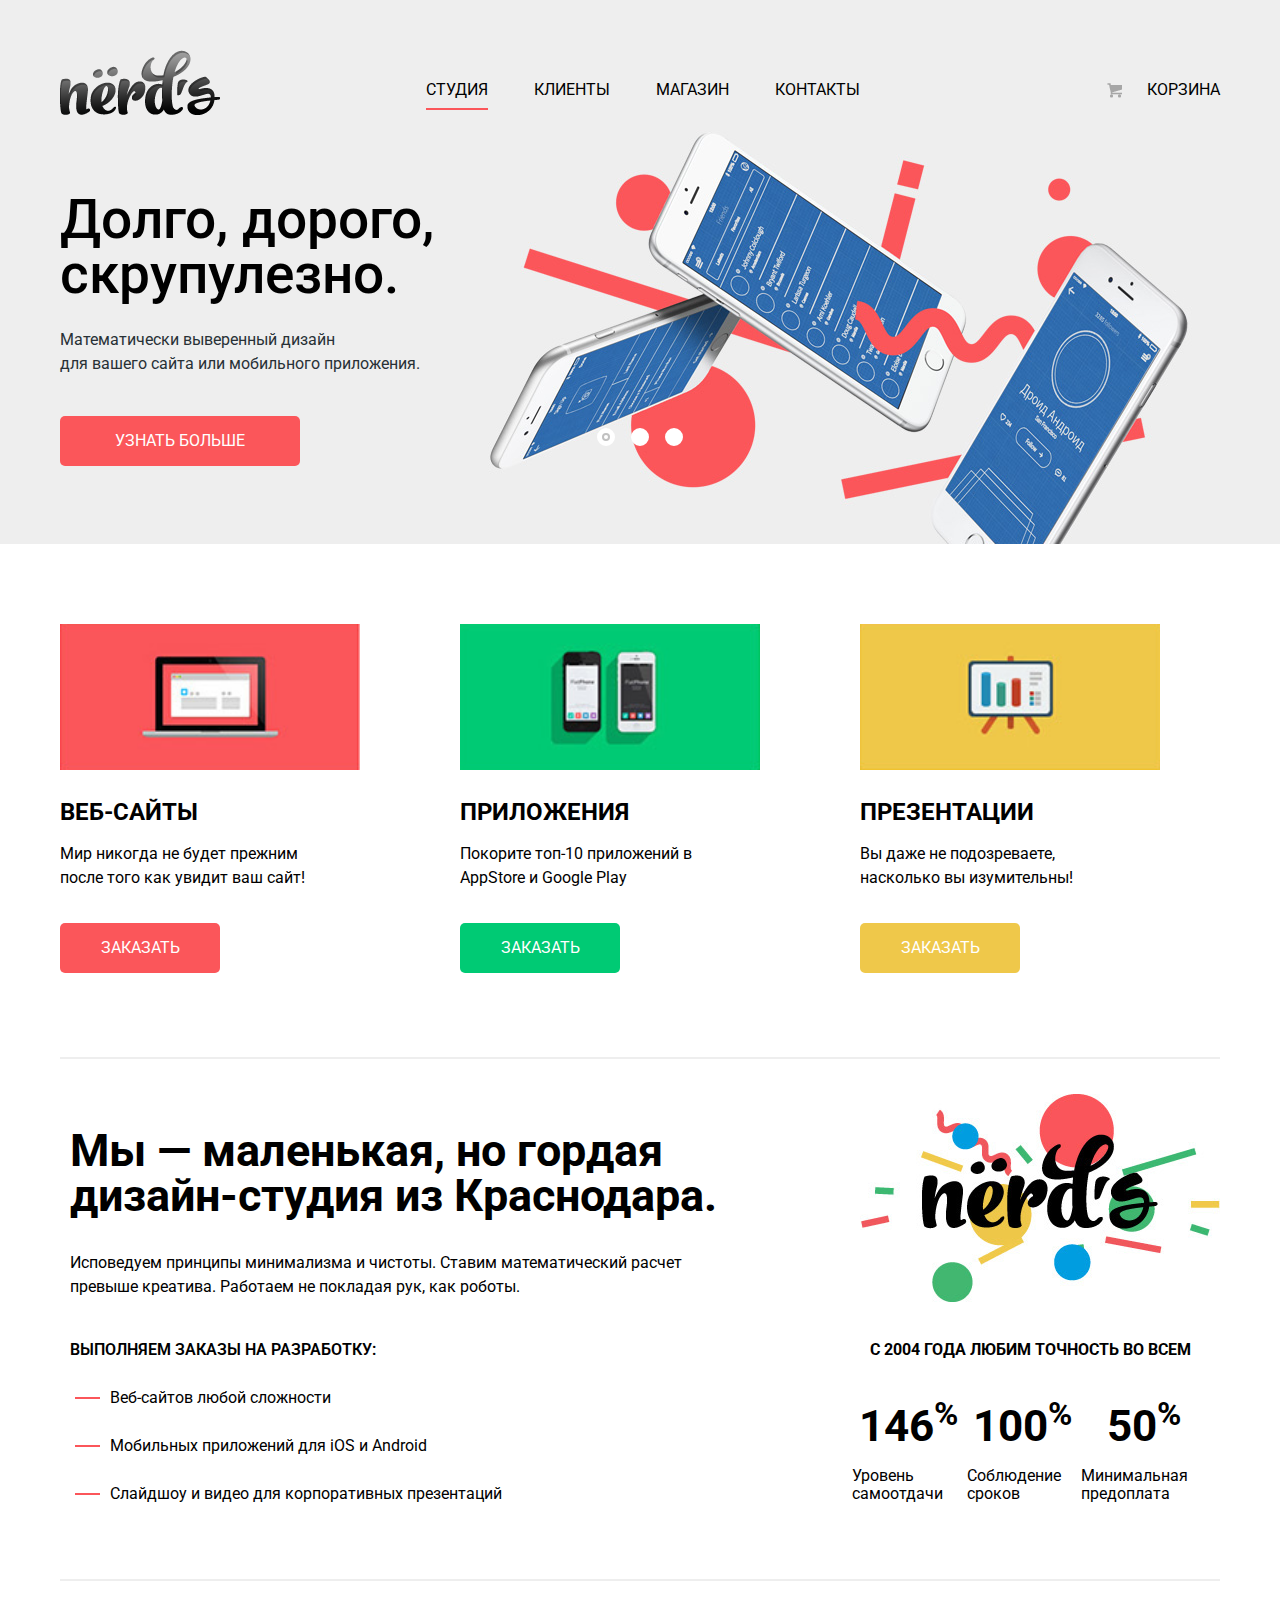
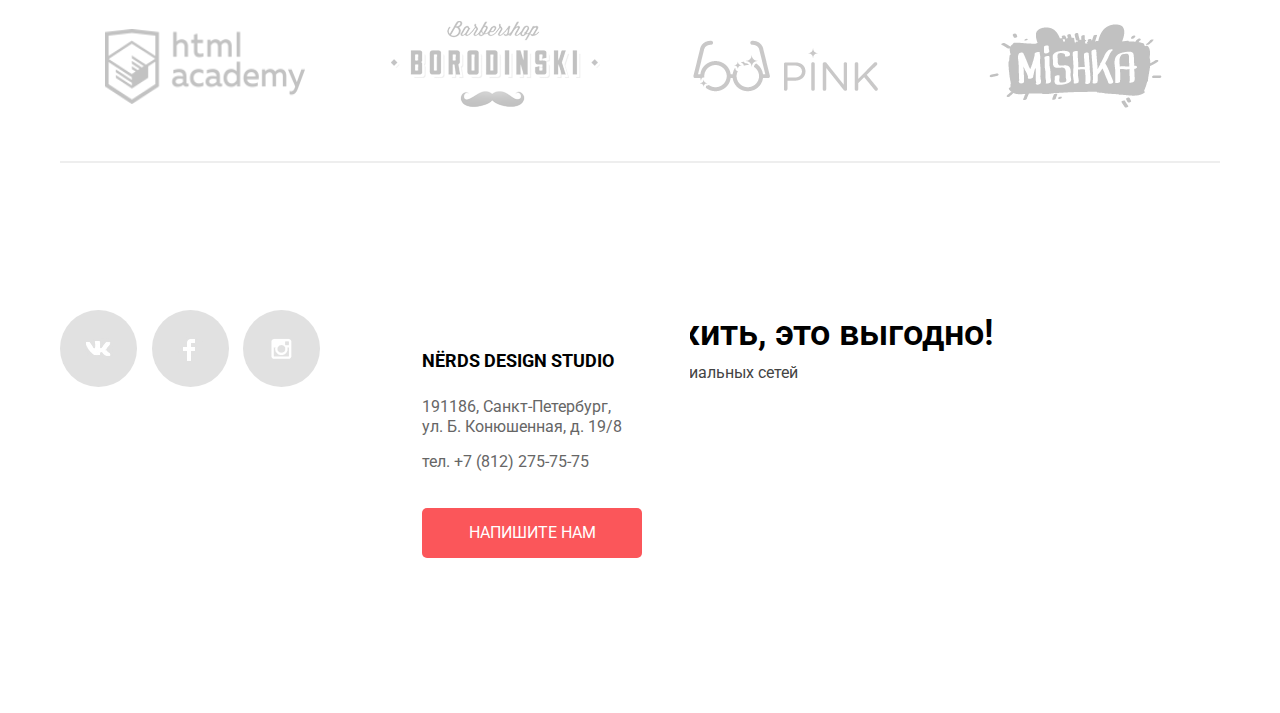
==== commit 709b2779: "!" ====
--- a/index.html
+++ b/index.html
@@ -132,11 +132,6 @@
       <a href="#" class="main__client main__client--borodinsky"><img src="img/Slice_21.png" alt="Бородинский"></a>
       <a href="#" class="main__client main__client--pink"><img src="img/Slice_22.png" alt="Пинк"></a>
       <a href="#" class="main__client main__client--mishka"><img src="img/Slice_23.png" alt="Мишка"></a>
-      <a href="#" class="main__client main__client--mishka"><img src="img/Slice_23.png" alt="Мишка"></a>
-      <a href="#" class="main__client main__client--mishka"><img src="img/Slice_23.png" alt="Мишка"></a>
-      <a href="#" class="main__client main__client--mishka"><img src="img/Slice_23.png" alt="Мишка"></a>
-      <a href="#" class="main__client main__client--mishka"><img src="img/Slice_23.png" alt="Мишка"></a>
-      <a href="#" class="main__client main__client--mishka"><img src="img/Slice_23.png" alt="Мишка"></a>
     </div>
  </main>
 
--- a/css/style.css
+++ b/css/style.css
@@ -207,8 +207,8 @@
 
 /*Меню 2ой страницы*/
 .page-title {
-  padding-top: 90px;
-  padding-bottom: 120px;
+  padding-top: 71px;
+  padding-bottom: 107px;
   text-align: center;
   background-color: #eee;
   margin: 0;
@@ -220,8 +220,8 @@
 /* Фильтр 2ой страницы*/
 /*Фильтр стоимости*/
 .filter-title--price {
-  padding-top: 60px;
-  padding-bottom: 60px;
+  padding-top: 56px;
+  padding-bottom: 48px;
   display: inline-block;
   text-transform: uppercase;
   font-size: 18px;
@@ -239,17 +239,19 @@
 }
 
 .filter-range {
+  width: 220px;
   position: relative;
-  height: 41px;
+  height: 51px;
   border-radius: 5px;
   padding-right: 20px;
   padding-left: 20px;
-  margin-bottom: 15px;
-  padding-top: 39px;
+  margin-bottom: 17px;
+  padding-top: 28px;
   background: #f1f1f1;
 }
 
 .filter-scale {
+  margin-top: 11px;
   height: 2px;
   background: #d7dcde;
 }
@@ -267,7 +269,7 @@
 .filter-toggle {
   position: absolute;
   top: 30px;
-  left: 0px;
+  left: 17px;
   width: 4px;
   height: 4px;
   border: 8px solid #fff;
@@ -278,7 +280,7 @@
 }
 
 .filter-toggle--max {
-  left: 145px;
+  left: 159px;
 }
 
 .filter-value {
@@ -296,7 +298,7 @@
 .filter-value-input {
   font-family: 'Roboto', 'Arial', sans-serif;
   font-size: 16px;
-  margin-left: 10px;
+  margin-left: 7px;
   text-align: center;
   width: 60px;
   padding: 8px 10px;
@@ -311,6 +313,7 @@
 }
 
 .filter-price {
+  width: 260px;
   margin-bottom: 57px;
   font-size: 0;
 }
@@ -322,7 +325,15 @@
 
 .filter-left {
   display: flex;
-  margin-top: 20px;
+  margin-top: 15px;
+}
+.filter-left-1 {
+  display: flex;
+  margin-top: 15px;
+}
+.filter-left-2 {
+  display: flex;
+  margin-top: 15px;
 }
 
 /*Фильтр выбора*/
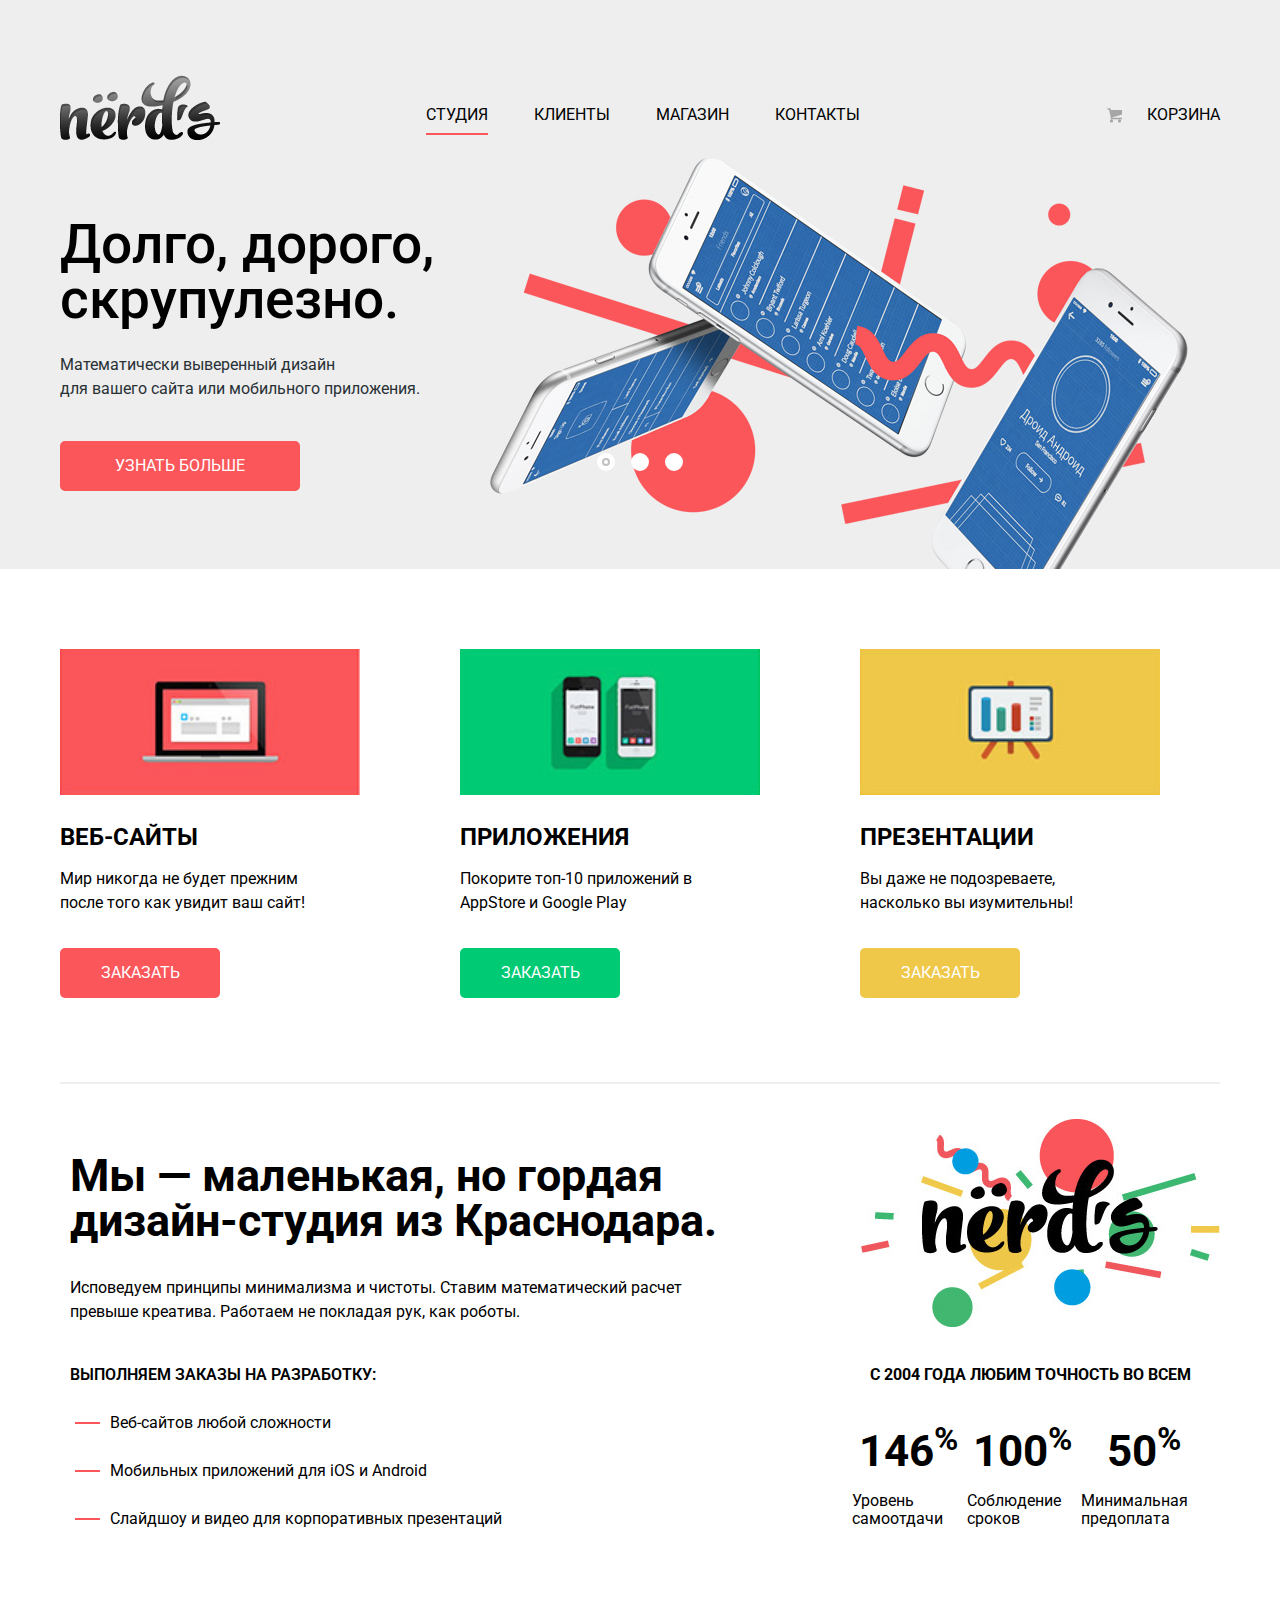
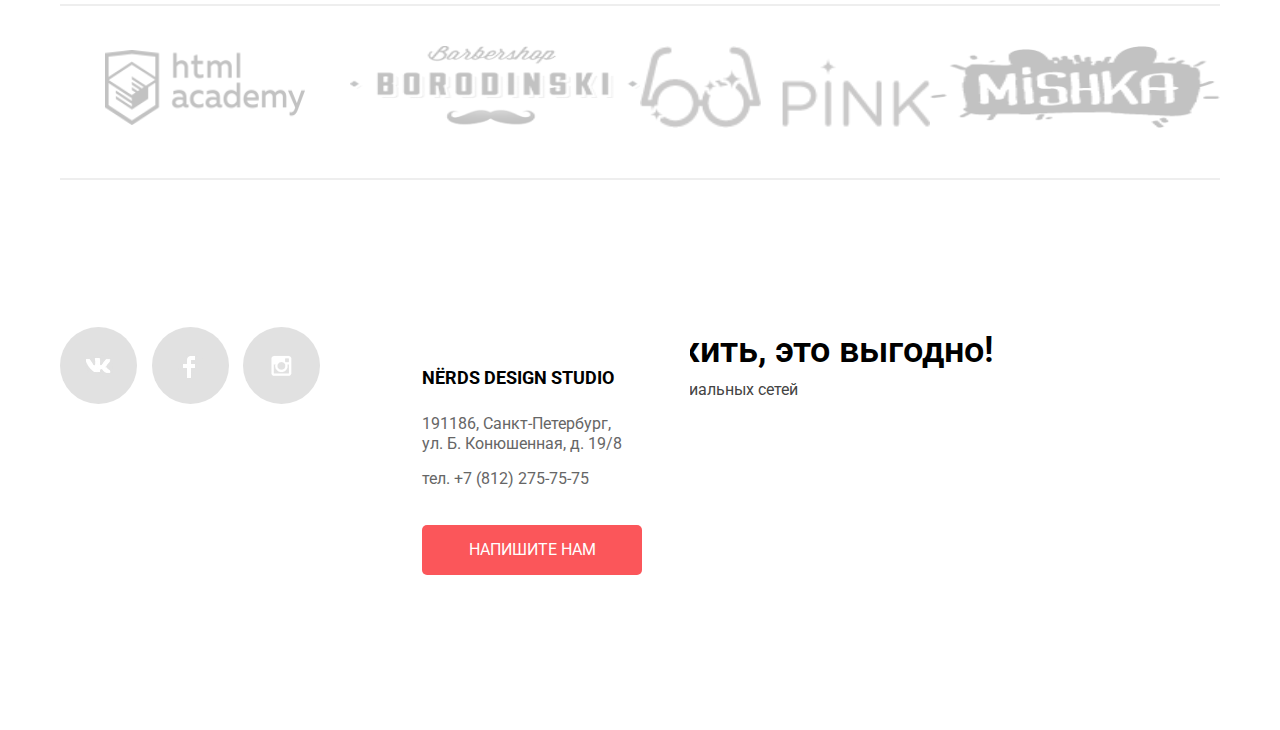
==== commit 6bd30992: "!" ====
--- a/index.html
+++ b/index.html
@@ -128,10 +128,10 @@
       </div>
     </div>
     <div class="main__clients">
-      <a href="#" class="main__client main__client--academy"><img src="img/Slice_20.png" alt="Академия"></a>
-      <a href="#" class="main__client main__client--borodinsky"><img src="img/Slice_21.png" alt="Бородинский"></a>
-      <a href="#" class="main__client main__client--pink"><img src="img/Slice_22.png" alt="Пинк"></a>
-      <a href="#" class="main__client main__client--mishka"><img src="img/Slice_23.png" alt="Мишка"></a>
+      <a href="#" class="main__client main__client--academy"><img src="img/Slice_20.png" width="290" height="82" alt="Академия"></a>
+      <a href="#" class="main__client main__client--borodinsky"><img src="img/Slice_21.png" width="290" height="82" alt="Бородинский"></a>
+      <a href="#" class="main__client main__client--pink"><img src="img/Slice_22.png" width="290" height="82" alt="Пинк"></a>
+      <a href="#" class="main__client main__client--mishka"><img src="img/Slice_23.png" width="290" height="82" alt="Мишка"></a>
     </div>
  </main>
 
@@ -151,10 +151,7 @@
     </div>
     <script type="text/javascript" charset="utf-8" async
       src="https://api-maps.yandex.ru/services/constructor/1.0/js/?um=constructor%3A3c80899cb7b8347d15ee8a216ebab2d39b49b4b6a5180ef7fcefa1043848b563&amp;width=100%25&amp;height=418&amp;lang=ru_RU&amp;scroll=true"></script>
-	<noscript>
-	  <img>
-	</noscript>
-  </div>
+    </div>
 
 
   <footer class="main-footer">
--- a/css/style.css
+++ b/css/style.css
@@ -21,7 +21,7 @@
 .header {
   background-color: #eee;
   text-transform: uppercase;
-  padding-top: 50px;
+  padding-top: 75px;
 }
 
 .menu {
@@ -214,7 +214,7 @@
   margin: 0;
   line-height: 55px;
   font-size: 55px;
-  font-weight: 500;
+  
 }
 
 /* Фильтр 2ой страницы*/
@@ -224,7 +224,7 @@
   padding-bottom: 48px;
   display: inline-block;
   text-transform: uppercase;
-  font-size: 18px;
+  font-size: 19px;
   line-height: 30px;
   font-weight: 600;
 }
@@ -320,7 +320,7 @@
 
 .filter-conteiner {
   width: 238px;
-  margin-right: 120px;
+  margin-right: 257px;
 }
 
 .filter-left {
@@ -329,16 +329,32 @@
 }
 .filter-left-1 {
   display: flex;
-  margin-top: 15px;
+  margin-top: 22px;
 }
 .filter-left-2 {
   display: flex;
-  margin-top: 15px;
+  margin-top: 20px;
+}
+.filter-left-3 {
+  display: flex;
+  margin-top: 20px;
+}
+.filter-left-4 {
+  display: flex;
+  margin-top: 20px;
+}
+.filter-left-5 {
+  display: flex;
+  margin-top: 20px;
+}
+.filter-left-6 {
+  display: flex;
+  margin-top: 20px;
 }
 
 /*Фильтр выбора*/
 .filter-grid, .filter-features {
-  margin-bottom: 57px;
+  margin-bottom: 44px;
 }
 
 .filter-radio, .filter-check {
@@ -357,14 +373,17 @@
 .filters {
   display: flex;
   flex-wrap: wrap;
-  width: 1160px;
+  width: 1350px;
   margin: 0 auto;
+}
+.fil {
+	margin-left: 96px;
 }
 
 .filter-label {
   position: relative;
   font-size: 16px;
-  line-height: 20px;
+  line-height: 18px;
   display: block;
   cursor: pointer;
   color: #283136;
@@ -439,7 +458,7 @@
   cursor: pointer;
   border-radius: 5%;
   border-radius: 5px;
-  margin-top: 35px;
+  margin-top: 51px;
 }
 
 .filter-button:hover, .paginator-link:hover {
@@ -458,7 +477,7 @@
   flex-wrap: wrap;
   width: 800px;
   box-sizing: border-box;
-  margin-top: 65px;
+  margin-top: 54px;
 }
 
 .catalog-item-2 {
@@ -477,7 +496,7 @@
 }
 .circle-header ul {
     list-style: none;
-    margin: 12px 0 0 10px;
+    margin: 13px 0 0 1px;
     padding: 0;
 }
 .circle-header ul li {
@@ -512,8 +531,8 @@
 }
 
 .catalog-filter {
-  margin-top: 60px;
-  margin-bottom: 90px;
+  margin-top: 56px;
+  margin-bottom: 50px;
 }
 
 .catalog-sort {
@@ -530,15 +549,30 @@
   font-size: 18px;
   line-height: 18px;
   font-weight: 600;
-  margin-right: 240px;
+  margin-right: 221px;
+  font-size: 18px;
+  text-transform: uppercase;
 }
 
 .catalog-sort-item {
   display: inline-block;
   font-size: 14px;
   line-height: 18px;
-  margin-left: 27px;
-}
+  margin-left: 40px;
+}
+.catalog-sort-item-1 {
+  display: inline-block;
+  font-size: 14px;
+  line-height: 18px;
+  margin-left: 23px;
+}
+.catalog-sort-item-2 {
+  display: inline-block;
+  font-size: 14px;
+  line-height: 18px;
+margin-left: 22px;
+}
+  
 
 .catalog-sort-item--active a {
   color: #000;
